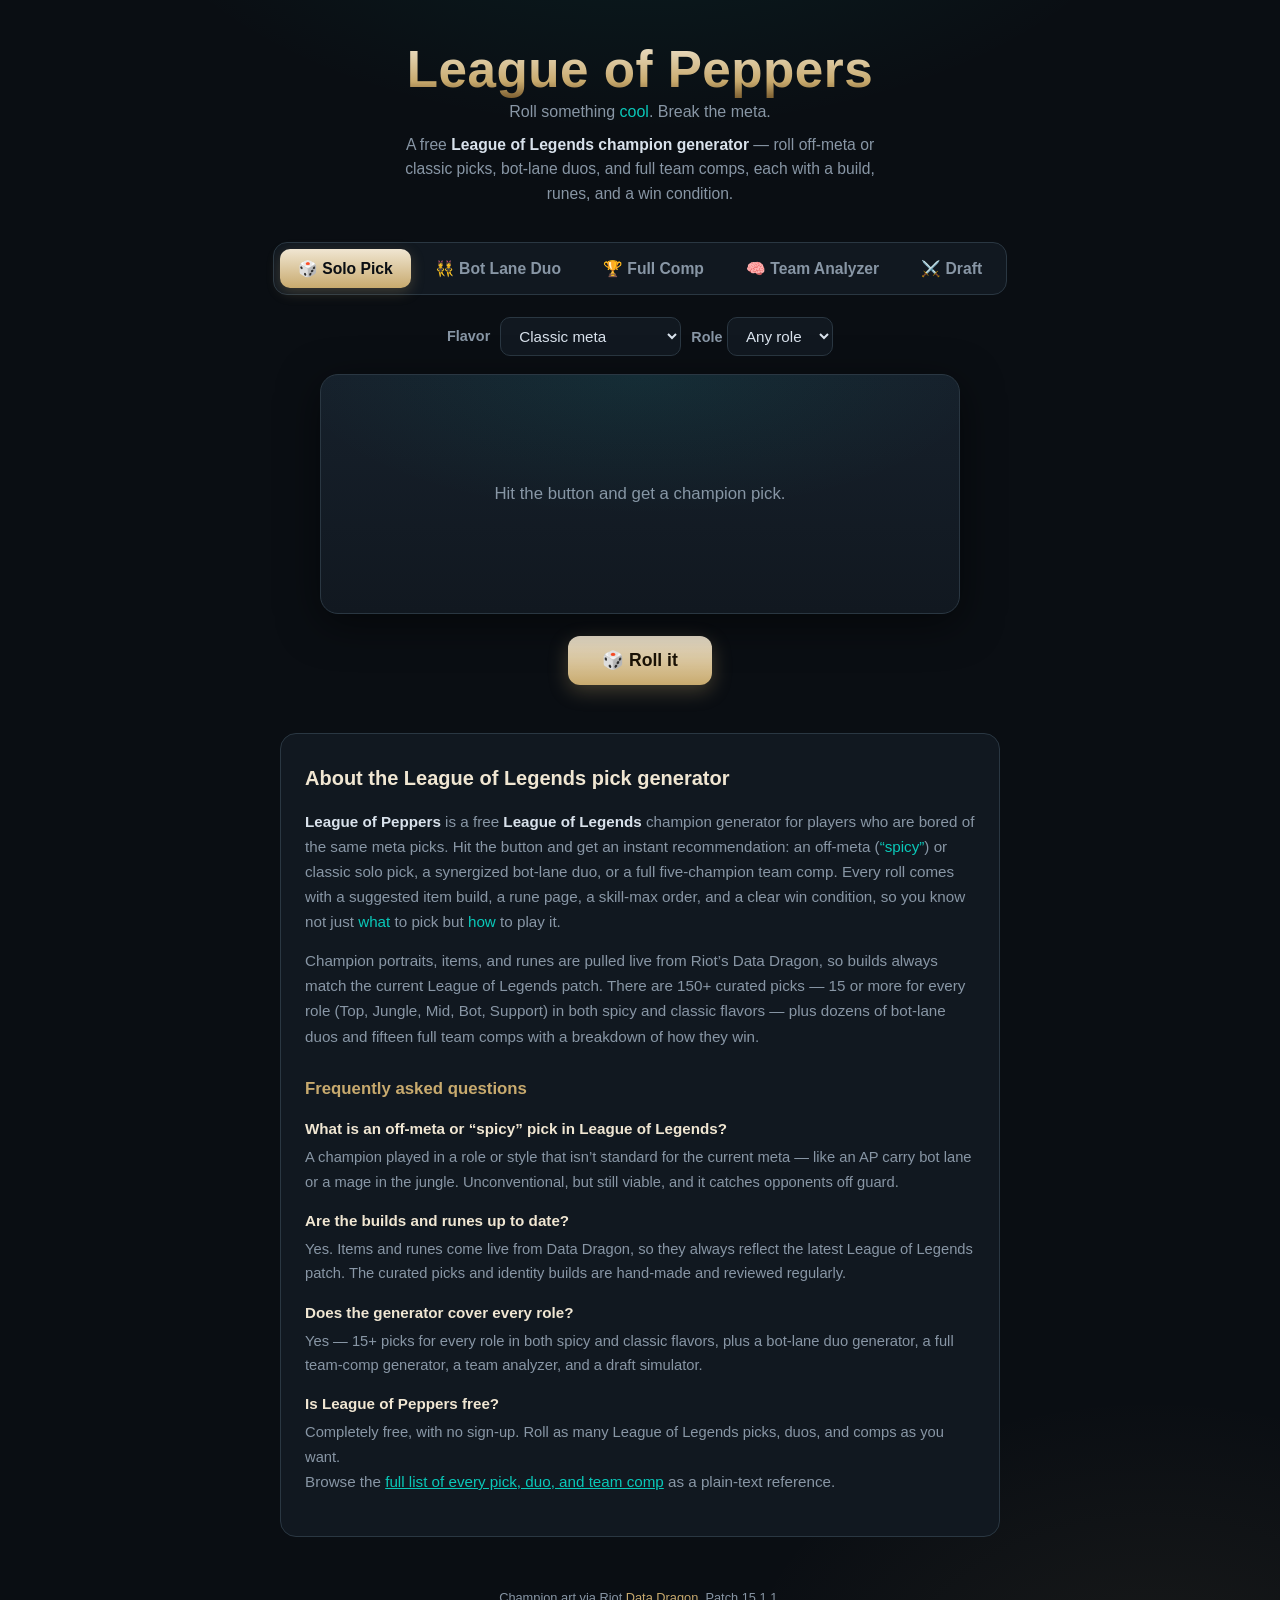
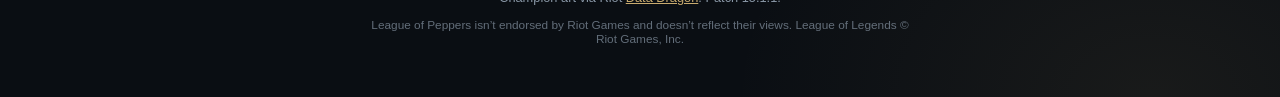
==== index.html @ e448bdf8 "Add League of Peppers site source, README, and .gitignore Move the full static site (index.html, app" ====
<!doctype html>
<html lang="en">
<head>
  <meta charset="utf-8" />
  <meta name="viewport" content="width=device-width, initial-scale=1" />

  <!-- Primary SEO -->
  <title>League of Peppers — Off-Meta LoL Pick, Duo &amp; Team Comp Generator</title>
  <meta name="description" content="A free League of Legends champion generator. Roll off-meta ('spicy') or classic-meta solo picks, bot-lane duos, and full 5-man team comps — each with a build, runes, and a win condition. 150+ picks across every role." />
  <meta name="keywords" content="league of legends, lol champion generator, off meta lol picks, random champion picker, lol bot lane duos, team comp generator, lol builds and runes, off meta champions, spicy picks lol" />
  <link rel="canonical" href="https://league-of-peppers.com/" />
  <meta name="robots" content="index, follow, max-image-preview:large" />
  <meta name="theme-color" content="#0a0e13" />
  <meta name="author" content="League of Peppers" />

  <!-- Open Graph (Facebook, Discord, etc.) -->
  <meta property="og:type" content="website" />
  <meta property="og:site_name" content="League of Peppers" />
  <meta property="og:title" content="League of Peppers — Off-Meta LoL Pick &amp; Team Comp Generator" />
  <meta property="og:description" content="Roll off-meta LoL picks, spicy bot-lane duos, and full team comps — with builds, runes, and a win condition. 150+ picks across every role." />
  <meta property="og:url" content="https://league-of-peppers.com/" />
  <meta property="og:image" content="https://league-of-peppers.com/og-image.png" />
  <meta property="og:image:width" content="1200" />
  <meta property="og:image:height" content="630" />
  <meta property="og:image:alt" content="League of Peppers — off-meta League of Legends pick generator" />

  <!-- Twitter / X card -->
  <meta name="twitter:card" content="summary_large_image" />
  <meta name="twitter:title" content="League of Peppers — Off-Meta LoL Pick &amp; Team Comp Generator" />
  <meta name="twitter:description" content="Roll off-meta LoL picks, spicy bot-lane duos, and full team comps — with builds, runes, and a win condition." />
  <meta name="twitter:image" content="https://league-of-peppers.com/og-image.png" />

  <link rel="preconnect" href="https://ddragon.leagueoflegends.com" />
  <link rel="icon" href="data:image/svg+xml,<svg xmlns=%22http://www.w3.org/2000/svg%22 viewBox=%220 0 100 100%22><text y=%22.9em%22 font-size=%2290%22>🌶️</text></svg>" />
  <link rel="stylesheet" href="styles.css" />

  <!-- Structured data: helps Google understand the app + show rich results -->
  <script type="application/ld+json">
  {
    "@context": "https://schema.org",
    "@graph": [
      {
        "@type": "WebApplication",
        "name": "League of Peppers",
        "alternateName": "League of Legends Pick Generator",
        "url": "https://league-of-peppers.com/",
        "applicationCategory": "GameApplication",
        "operatingSystem": "Any (web browser)",
        "browserRequirements": "Requires JavaScript",
        "description": "A free League of Legends champion generator for off-meta and classic picks, bot-lane duos, and full team comps, each with a build, runes, and a win condition.",
        "featureList": [
          "Off-meta and classic solo champion picks, 15+ per role",
          "Bot-lane duo generator with lane synergy",
          "Full 5-champion team comp generator with win conditions",
          "Team analyzer that scores a five-champion draft",
          "Draft simulator with pick and ban suggestions",
          "Live current-patch builds and runes from Riot Data Dragon"
        ],
        "isAccessibleForFree": true,
        "offers": { "@type": "Offer", "price": "0", "priceCurrency": "USD" }
      },
      {
        "@type": "HowTo",
        "name": "How to get an off-meta League of Legends pick",
        "description": "Roll a curated off-meta or classic League of Legends champion pick, duo, or team comp with a build, runes, and a win condition.",
        "totalTime": "PT10S",
        "step": [
          { "@type": "HowToStep", "position": 1, "name": "Choose a mode", "text": "Pick a tab: Solo Pick, Bot Lane Duo, Full Comp, Team Analyzer, or Draft." },
          { "@type": "HowToStep", "position": 2, "name": "Choose a flavor and role", "text": "For solo picks, choose the Spicy (off-meta) or Classic flavor and, optionally, a specific role." },
          { "@type": "HowToStep", "position": 3, "name": "Roll", "text": "Press Roll it to get a champion pick with a suggested item build, rune page, skill order, and win condition." },
          { "@type": "HowToStep", "position": 4, "name": "Lock and reroll or share", "text": "Lock champions you like and reroll the rest, or copy a shareable link to the exact roll." }
        ]
      },
      {
        "@type": "FAQPage",
        "mainEntity": [
          {
            "@type": "Question",
            "name": "What is League of Peppers?",
            "acceptedAnswer": { "@type": "Answer", "text": "League of Peppers is a free League of Legends champion generator. It rolls off-meta ('spicy') or classic-meta solo picks, bot-lane duos, and full 5-man team comps, each with a suggested build, runes, and a win condition." }
          },
          {
            "@type": "Question",
            "name": "What is an off-meta or 'spicy' pick?",
            "acceptedAnswer": { "@type": "Answer", "text": "An off-meta pick is a champion played in a role or style that isn't standard for the current meta — like an AP carry in the bot lane or a mage in the jungle. They're unconventional but still viable, and they catch opponents off guard." }
          },
          {
            "@type": "Question",
            "name": "Are the builds and runes up to date?",
            "acceptedAnswer": { "@type": "Answer", "text": "Yes. Champion art, items, and runes are pulled live from Riot's Data Dragon, so they always reflect the current patch. The curated picks, duos, comps, and identity builds are hand-made and reviewed regularly." }
          },
          {
            "@type": "Question",
            "name": "Does it cover every role?",
            "acceptedAnswer": { "@type": "Answer", "text": "Yes — there are 15 or more picks for every role (Top, Jungle, Mid, Bot, and Support) in both the spicy and classic flavors, plus dozens of bot-lane duos and fifteen full team comps." }
          }
        ]
      }
    ]
  }
  </script>
</head>
<body>
  <!-- Google tag (gtag.js) -->
  <script async src="https://www.googletagmanager.com/gtag/js?id=G-TQ4WPZDC75"></script>
  <script>
    window.dataLayer = window.dataLayer || [];
    function gtag(){dataLayer.push(arguments);}
    gtag('js', new Date());

    gtag('config', 'G-TQ4WPZDC75');
  </script>
  
  <header class="site-header">
    <h1 class="logo">League&nbsp;of&nbsp;Peppers</h1>
    <p class="tagline">Roll something <em>cool</em>. Break the meta.</p>
    <p class="intro">A free <strong>League of Legends champion generator</strong> — roll off-meta or classic picks, bot-lane duos, and full team comps, each with a build, runes, and a win condition.</p>
  </header>

  <noscript>
    <p style="max-width:46ch;margin:16px auto;text-align:center;color:#8896a5">
      League of Peppers is an interactive League of Legends pick generator. Please enable
      JavaScript to roll off-meta champion picks, bot-lane duos, and full team comps.
    </p>
  </noscript>

  <nav class="tabs" role="tablist" aria-label="Generator modes">
    <button class="tab is-active" data-mode="solo" role="tab" aria-selected="true">🎲 Solo Pick</button>
    <button class="tab" data-mode="duo" role="tab" aria-selected="false">👯 Bot Lane Duo</button>
    <button class="tab" data-mode="comp" role="tab" aria-selected="false">🏆 Full Comp</button>
    <button class="tab" data-mode="analyzer" role="tab" aria-selected="false">🧠 Team Analyzer</button>
    <button class="tab" data-mode="draft" role="tab" aria-selected="false">⚔️ Draft</button>
  </nav>

  <main>
    <!-- Solo filter -->
    <div class="controls" id="solo-controls">
      <div class="flavor-filter"> 
        <label for="solo-spice">Flavor</label>
        <select id="solo-spice">
          <option value="classic">Classic meta</option>
          <option value="spicy">🌶️ Spicy (off-meta)</option>
        </select>
      </div>
      <div class="role-filter">
        <label for="role-filter">Role</label>
        <select id="role-filter">
          <option value="Any">Any role</option>
          <option value="Top">Top</option>
          <option value="Jungle">Jungle</option>
          <option value="Mid">Mid</option>
          <option value="Bot">Bot</option>
          <option value="Support">Support</option>
        </select>
      </div>
    </div>

    <!-- Duo flavor -->
    <div class="controls" id="duo-controls" hidden>
      <label for="duo-spice">Flavor</label>
      <select id="duo-spice">
        <option value="classic">Classic synergy</option>
        <option value="spicy">🌶️ Spicy (off-meta)</option>
      </select>
    </div>

    <!-- Team Analyzer -->
    <div class="analyzer" id="analyzer" hidden>
      <p class="picker-hint">Tap a role, then pick a champion for it.</p>
      <div class="team-tray" id="team-tray"></div>
      <input type="text" id="champ-search" class="champ-search" placeholder="Search champions…" autocomplete="off" />
      <div class="champ-grid" id="champ-grid"></div>
      <button id="generate" class="btn-primary" disabled>🧠 Generate game plan</button>
    </div>

    <!-- Draft Simulator -->
    <div class="draft" id="draft" hidden>
      <div class="draft-status" id="draft-status"></div>
      <div class="draft-board">
        <div class="draft-team">
          <h3 class="team-h blue">🔵 Blue</h3>
          <div class="picks" id="blue-picks"></div>
        </div>
        <div class="draft-bans">
          <h4>Bans</h4>
          <div class="ban-list" id="ban-list"></div>
        </div>
        <div class="draft-team">
          <h3 class="team-h red">🔴 Red</h3>
          <div class="picks" id="red-picks"></div>
        </div>
      </div>
      <div class="draft-suggest" id="draft-suggest"></div>
      <input type="text" id="draft-search" class="champ-search" placeholder="Search champions…" autocomplete="off" />
      <div class="champ-grid" id="draft-grid"></div>
      <button id="draft-reset" class="btn-ghost">↺ Reset draft</button>
      <div class="saved-drafts" id="saved-drafts"></div>
    </div>

    <div id="result" class="result" aria-live="polite">
      <p class="hint">Hit the button and get a champion pick.</p>
    </div>

    <div class="actions">
      <button id="roll" class="btn-primary">🎲 Roll it</button>
      <button id="copy" class="btn-ghost" hidden>📋 Copy</button>
      <button id="share" class="btn-ghost" hidden>🔗 Share</button>
    </div>

    <div class="history" id="history" hidden>
      <span class="history-label">Recent rolls</span>
      <div class="history-row" id="history-row"></div>
    </div>
  </main>

  <section class="about" aria-labelledby="about-h">
    <h2 id="about-h">About the League of Legends pick generator</h2>
    <p>
      <strong>League of Peppers</strong> is a free <strong>League of Legends</strong> champion
      generator for players who are bored of the same meta picks. Hit the button and get an
      instant recommendation: an off-meta (<em>“spicy”</em>) or classic solo pick, a synergized
      bot-lane duo, or a full five-champion team comp. Every roll comes with a suggested item
      build, a rune page, a skill-max order, and a clear win condition, so you know not just
      <em>what</em> to pick but <em>how</em> to play it.
    </p>
    <p>
      Champion portraits, items, and runes are pulled live from Riot’s Data Dragon, so builds
      always match the current League of Legends patch. There are 150+ curated picks — 15 or
      more for every role (Top, Jungle, Mid, Bot, Support) in both spicy and classic flavors —
      plus dozens of bot-lane duos and fifteen full team comps with a breakdown of how they win.
    </p>

    <h3>Frequently asked questions</h3>
    <dl class="faq">
      <dt>What is an off-meta or “spicy” pick in League of Legends?</dt>
      <dd>A champion played in a role or style that isn’t standard for the current meta — like
        an AP carry bot lane or a mage in the jungle. Unconventional, but still viable, and it
        catches opponents off guard.</dd>
      <dt>Are the builds and runes up to date?</dt>
      <dd>Yes. Items and runes come live from Data Dragon, so they always reflect the latest
        League of Legends patch. The curated picks and identity builds are hand-made and
        reviewed regularly.</dd>
      <dt>Does the generator cover every role?</dt>
      <dd>Yes — 15+ picks for every role in both spicy and classic flavors, plus a bot-lane duo
        generator, a full team-comp generator, a team analyzer, and a draft simulator.</dd>
      <dt>Is League of Peppers free?</dt>
      <dd>Completely free, with no sign-up. Roll as many League of Legends picks, duos, and comps
        as you want.</dd>
    </dl>
    <p class="about-more">Browse the <a href="/picks.html">full list of every pick, duo, and team comp</a>
      as a plain-text reference.</p>
  </section>

  <footer class="site-footer">
    <p>Champion art via Riot <a href="https://developer.riotgames.com/docs/lol" target="_blank" rel="noopener">Data Dragon</a>. Patch <span id="patch">…</span>.</p>
    <p class="disclaimer">League of Peppers isn’t endorsed by Riot Games and doesn’t reflect their views. League of Legends © Riot Games, Inc.</p>
  </footer>

  <script src="data.js"></script>
  <script src="app.js"></script>
</body>
</html>
---- styles.css ----
:root {
  --bg: #0a0e13;
  --bg-panel: #111820;
  --bg-card: #16202b;
  --gold: #c8aa6e;
  --gold-bright: #f0e6d2;
  --blue: #0ac8b9;
  --blue-deep: #0397ab;
  --text: #d9e2ec;
  --text-dim: #8896a5;
  --border: #2a3742;
  --shadow: 0 10px 40px rgba(0,0,0,.5);
}

* { box-sizing: border-box; }
a{
  color:var(--blue);
}
body {
  margin: 0;
  min-height: 100vh;
  font-family: -apple-system, BlinkMacSystemFont, "Segoe UI", Roboto, Helvetica, Arial, sans-serif;
  color: var(--text);
  background:
    radial-gradient(900px 500px at 50% -10%, rgba(10,200,185,.10), transparent 60%),
    radial-gradient(700px 500px at 90% 100%, rgba(200,170,110,.08), transparent 60%),
    var(--bg);
  display: flex;
  flex-direction: column;
  align-items: center;
  padding: 0 16px 40px;
}

/* Header */
.site-header { text-align: center; margin: 40px 0 8px; }
.logo {
  margin: 0;
  font-size: clamp(2rem, 6vw, 3.2rem);
  font-weight: 800;
  letter-spacing: .5px;
  background: linear-gradient(180deg, var(--gold-bright), var(--gold) 70%, #7a5c2e);
  -webkit-background-clip: text;
  background-clip: text;
  -webkit-text-fill-color: transparent;
}
.tagline { margin: 4px 0 0; color: var(--text-dim); font-size: 1rem; }
.tagline em { color: var(--blue); font-style: normal; }

/* Tabs */
.tabs {
  display: flex;
  gap: 6px;
  margin: 28px 0 22px;
  background: var(--bg-panel);
  padding: 6px;
  border-radius: 14px;
  border: 1px solid var(--border);
  flex-wrap: wrap;
  justify-content: center;
}
.tab {
  border: 0;
  background: transparent;
  color: var(--text-dim);
  font-size: .98rem;
  font-weight: 600;
  padding: 10px 18px;
  border-radius: 10px;
  cursor: pointer;
  transition: all .15s ease;
}
.tab:hover { color: var(--text); }
.tab.is-active {
  color: var(--bg);
  background: linear-gradient(180deg, var(--gold-bright), var(--gold));
  box-shadow: 0 4px 14px rgba(200,170,110,.25);
}

main { width: 100%; max-width: 640px; display: flex; flex-direction: column; align-items: center; }

/* Controls */
.controls { margin-bottom: 18px; display: flex; align-items: center; gap: 10px; flex-wrap: wrap; }
.controls .flavor-filter{
  display: flex; align-items: center; gap: 10px;
}
.controls label { color: var(--text-dim); font-size: .9rem; font-weight: 600; }
.controls select {
  background: var(--bg-panel);
  color: var(--text);
  border: 1px solid var(--border);
  border-radius: 10px;
  padding: 9px 14px;
  font-size: .95rem;
  cursor: pointer;
}
.controls[hidden] { display: none; }

/* Result card */
.result {
  width: 100%;
  min-height: 240px;
  background: linear-gradient(180deg, var(--bg-card), var(--bg-panel));
  border: 1px solid var(--border);
  border-radius: 18px;
  box-shadow: var(--shadow);
  padding: 28px 24px;
  display: flex;
  flex-direction: column;
  align-items: center;
  justify-content: center;
  text-align: center;
  position: relative;
  overflow: hidden;
}
.result::before {
  content: "";
  position: absolute; inset: 0;
  background: radial-gradient(500px 200px at 50% 0%, rgba(10,200,185,.08), transparent 70%);
  pointer-events: none;
}
.result[hidden] { display: none; }
.hint { color: var(--text-dim); font-size: 1.05rem; margin: 0; }

/* Champion portraits */
.champ { display: flex; flex-direction: column; align-items: center; gap: 8px; }
.portrait {
  width: 104px; height: 104px;
  border-radius: 16px;
  border: 2px solid var(--gold);
  background: var(--bg);
  object-fit: cover;
  box-shadow: 0 6px 20px rgba(0,0,0,.45);
}
.portrait.sm { width: 66px; height: 66px; border-radius: 12px; border-width: 2px; }
.champ-name { font-weight: 700; font-size: 1.02rem; color: var(--gold-bright); }
.role-label { font-size: .72rem; color: var(--text-dim); text-transform: uppercase; letter-spacing: .08em; }

.badge {
  display: inline-block;
  background: rgba(10,200,185,.12);
  color: var(--blue);
  border: 1px solid rgba(10,200,185,.4);
  padding: 4px 12px;
  border-radius: 999px;
  font-size: .78rem;
  font-weight: 700;
  text-transform: uppercase;
  letter-spacing: .06em;
  margin-bottom: 14px;
}
.why { margin: 16px 0 0; color: var(--text); font-size: 1.05rem; line-height: 1.5; max-width: 46ch; }

/* Duo layout */
.duo-row { display: flex; align-items: center; justify-content: center; gap: 18px; }
.duo-x { color: var(--gold); font-size: 1.6rem; font-weight: 800; }

.champ-name.sm { font-size: .82rem; }

/* Build path (solo picks) */
.build {
  margin-top: 20px;
  width: 100%;
  border-top: 1px solid var(--border);
  padding-top: 16px;
}
.build-head {
  color: var(--text-dim);
  font-size: .74rem;
  text-transform: uppercase;
  letter-spacing: .09em;
  font-weight: 700;
  margin-bottom: 10px;
  display: flex; align-items: center; justify-content: center; gap: 10px;
}
.build-head .skill {
  color: var(--blue);
  border: 1px solid rgba(10,200,185,.35);
  border-radius: 6px;
  padding: 2px 8px;
  letter-spacing: .04em;
}
.build-row { display: flex; align-items: flex-start; justify-content: center; flex-wrap: wrap; gap: 10px 8px; }
.item {
  width: 44px; height: 44px;
  border-radius: 8px;
  border: 1px solid var(--border);
  background: var(--bg);
  object-fit: cover;
}
.item--missing {
  width: 44px; height: 44px;
  padding: 4px;
  font-size: .6rem;
  color: var(--text-dim);
  border-style: dashed;
  display: inline-flex; align-items: center; justify-content: center; text-align: center;
}
/* icon + "main use" caption */
.item-cell { display: flex; flex-direction: column; align-items: center; width: 74px; }
.item-use {
  margin-top: 5px;
  font-size: .64rem;
  line-height: 1.25;
  color: var(--text-dim);
  text-align: center;
}

.build-champ { color: var(--gold-bright); }

/* Duo: two builds stacked */
.duo-builds { width: 100%; display: flex; flex-direction: column; gap: 4px; }
.duo-builds .build { margin-top: 14px; padding-top: 12px; }
.duo-builds .build:first-child { border-top: 1px solid var(--border); }

/* Comp: compact per-champ build rows */
.cbuild { margin-top: 10px; display: flex; flex-direction: column; gap: 14px; }
.cbuild-row { display: flex; align-items: flex-start; gap: 12px; flex-wrap: wrap; }
.cbuild-champ { min-width: 92px; display: flex; flex-direction: column; line-height: 1.2; padding-top: 4px; }
.cbuild-champ .nm { color: var(--gold-bright); font-weight: 700; font-size: .86rem; }
.cbuild-champ .rl { color: var(--text-dim); font-size: .66rem; text-transform: uppercase; letter-spacing: .07em; }
.cbuild-skill { margin-top: 3px; font-size: .58rem; color: var(--blue); border: 1px solid rgba(10,200,185,.3); border-radius: 5px; padding: 1px 5px; white-space: nowrap; align-self: flex-start; }
.cbuild-items { display: flex; align-items: flex-start; gap: 8px 6px; flex-wrap: wrap; }
.cbuild-items .item-cell { width: 62px; }
.cbuild-items .item { width: 34px; height: 34px; border-radius: 6px; }
.cbuild-items .item--missing { width: 34px; height: 34px; font-size: .52rem; }
.cbuild-items .item-use { font-size: .58rem; margin-top: 3px; }

/* Comp layout */
.comp-card { gap: 2px; }
.comp-title { font-size: 1.5rem; font-weight: 800; color: var(--gold-bright); margin: 0 0 10px; }
.comp-row { display: flex; gap: 14px; justify-content: center; flex-wrap: wrap; margin: 14px 0 6px; }
.comp-overview { color: var(--text); font-size: 1rem; line-height: 1.55; max-width: 52ch; margin: 10px 0 4px; }
.comp-section {
  width: 100%;
  max-width: 52ch;
  text-align: left;
  margin-top: 16px;
  padding: 12px 16px;
  background: rgba(255,255,255,.02);
  border: 1px solid var(--border);
  border-radius: 12px;
}
.comp-section p { margin: 6px 0 0; color: var(--text); line-height: 1.5; }
.comp-section .label { color: var(--text-dim); font-weight: 700; font-size: .78rem; text-transform: uppercase; letter-spacing: .07em; }
.comp-section .label--win { color: var(--gold); }
.comp-section .label--warn { color: #e8846b; }
.play-list { margin: 8px 0 0; padding-left: 20px; color: var(--text); line-height: 1.6; }
.play-list li { margin-bottom: 3px; }

/* Team Analyzer picker */
.analyzer { width: 100%; display: flex; flex-direction: column; align-items: center; gap: 14px; margin-bottom: 20px; }
.analyzer[hidden] { display: none; }
.picker-hint { color: var(--text-dim); font-size: .82rem; margin: 0; text-align: center; }
.team-tray {
  width: 100%;
  display: flex; align-items: flex-start; justify-content: center; flex-wrap: wrap; gap: 14px;
  background: var(--bg-panel); border: 1px solid var(--border); border-radius: 14px; padding: 14px 10px;
}
.role-slot {
  border: 0; background: none; cursor: pointer; padding: 0;
  display: flex; flex-direction: column; align-items: center; gap: 5px;
}
.slot-role { font-size: .62rem; color: var(--text-dim); text-transform: uppercase; letter-spacing: .08em; }
.role-slot.is-active .slot-role { color: var(--gold-bright); }
.slot-body {
  width: 56px; height: 56px; border-radius: 12px; position: relative; overflow: hidden;
  border: 2px dashed var(--border); background: var(--bg);
  display: flex; align-items: center; justify-content: center;
  transition: border-color .12s, box-shadow .12s;
}
.role-slot.is-active .slot-body { border-color: var(--gold); box-shadow: 0 0 0 3px rgba(200,170,110,.15); }
.role-slot.filled .slot-body { border-style: solid; border-color: var(--gold); }
.slot-body img { width: 100%; height: 100%; object-fit: cover; }
.slot-plus { color: var(--text-dim); font-size: 1.5rem; line-height: 1; }
.slot-x {
  position: absolute; inset: 0; display: flex; align-items: center; justify-content: center;
  background: rgba(10,14,19,.62); color: #fff; font-weight: 700; opacity: 0; transition: opacity .12s;
}
.role-slot.filled:hover .slot-x { opacity: 1; }
.champ-search {
  width: 100%; max-width: 340px;
  background: var(--bg-panel); color: var(--text);
  border: 1px solid var(--border); border-radius: 10px; padding: 10px 14px; font-size: .95rem;
}
.champ-search::placeholder { color: var(--text-dim); }
.champ-grid {
  width: 100%; max-height: 300px; overflow-y: auto;
  display: grid; grid-template-columns: repeat(auto-fill, minmax(62px, 1fr)); gap: 8px;
  padding: 12px; background: var(--bg-panel); border: 1px solid var(--border); border-radius: 14px;
}
.champ-pick {
  border: 2px solid transparent; background: none; padding: 2px; cursor: pointer;
  display: flex; flex-direction: column; align-items: center; gap: 3px; border-radius: 10px;
}
.champ-pick img { width: 46px; height: 46px; border-radius: 8px; object-fit: cover; }
.champ-pick span {
  font-size: .58rem; color: var(--text-dim); max-width: 56px; overflow: hidden;
  text-overflow: ellipsis; white-space: nowrap;
}
.champ-pick:hover { background: rgba(255,255,255,.04); }
.champ-pick.is-selected { border-color: var(--gold); background: rgba(200,170,110,.12); }
.champ-pick.is-selected span { color: var(--gold-bright); }

/* Draft simulator */
.draft { width: 100%; display: flex; flex-direction: column; align-items: center; gap: 16px; margin-bottom: 20px; }
.draft[hidden] { display: none; }
.draft-status { font-size: 1.1rem; color: var(--text); }
.draft-status .turn { font-weight: 800; }
.draft-status .turn.blue { color: #4ea3ff; }
.draft-status .turn.red { color: #ff6b6b; }
.draft-status .done { color: var(--gold-bright); font-weight: 800; }
.draft-board {
  width: 100%; display: grid; grid-template-columns: 1fr auto 1fr; gap: 14px; align-items: start;
}
.draft-team { display: flex; flex-direction: column; gap: 8px; }
.team-h { margin: 0; font-size: 1rem; }
.team-h.blue { color: #4ea3ff; }
.team-h.red { color: #ff6b6b; text-align: right; }
.picks { display: flex; flex-direction: column; gap: 6px; }
.pk {
  display: flex; align-items: center; gap: 8px; height: 44px; padding: 4px 8px;
  background: var(--bg-panel); border: 1px solid var(--border); border-radius: 10px;
}
.pk.active { border-color: var(--gold); box-shadow: 0 0 0 2px rgba(200,170,110,.2); }
.pk img { width: 34px; height: 34px; border-radius: 7px; }
.pk span { font-size: .82rem; color: var(--gold-bright); }
.pk-empty { color: var(--text-dim); font-weight: 700; }
.draft-team:last-child .pk { flex-direction: row-reverse; text-align: right; }
.draft-bans { display: flex; flex-direction: column; align-items: center; gap: 6px; }
.draft-bans h4 { margin: 0; font-size: .72rem; color: var(--text-dim); text-transform: uppercase; letter-spacing: .07em; }
.ban-list { display: grid; grid-template-columns: repeat(2, 1fr); gap: 5px; }
.ban {
  width: 30px; height: 30px; border-radius: 6px; border: 1px dashed var(--border); background: var(--bg);
  overflow: hidden; position: relative;
}
.ban.active { border-style: solid; border-color: var(--gold); }
.ban.filled { border-style: solid; }
.ban img { width: 100%; height: 100%; object-fit: cover; filter: grayscale(1) brightness(.55); }
.ban.filled::after {
  content: "✕"; position: absolute; inset: 0; display: flex; align-items: center; justify-content: center;
  color: #ff6b6b; font-weight: 800; font-size: .9rem;
}
/* Suggestions */
.draft-suggest { width: 100%; }
.suggest-head { font-size: .8rem; color: var(--blue); font-weight: 700; text-transform: uppercase; letter-spacing: .06em; margin-bottom: 8px; text-align: center; }
.suggest-row { display: flex; gap: 8px; overflow-x: auto; padding-bottom: 6px; justify-content: flex-start; }
.suggest-card {
  flex: 0 0 auto; width: 96px; cursor: pointer;
  background: var(--bg-panel); border: 1px solid var(--border); border-radius: 12px; padding: 8px 6px;
  display: flex; flex-direction: column; align-items: center; gap: 4px; transition: border-color .12s;
}
.suggest-card:hover { border-color: var(--gold); }
.suggest-card img { width: 46px; height: 46px; border-radius: 9px; }
.sc-name { font-size: .74rem; color: var(--gold-bright); font-weight: 700; }
.sc-reason { font-size: .6rem; color: var(--text-dim); line-height: 1.2; text-align: center; }
.champ-pick.taken { opacity: .25; pointer-events: none; filter: grayscale(1); }
.champ-grid[hidden], .champ-search[hidden] { display: none; }
.champ-pick[hidden] { display: none; } /* beats .champ-pick{display:flex} so search can hide */

/* Draft result */
.draft-result { width: 100%; display: flex; flex-direction: column; align-items: center; gap: 16px; }
.verdict {
  width: 100%; text-align: center; padding: 16px; border-radius: 14px;
  background: var(--bg-card); border: 1px solid var(--border); font-size: 1.15rem;
}
.verdict.blue { border-color: rgba(78,163,255,.5); box-shadow: 0 0 0 1px rgba(78,163,255,.15); }
.verdict.red { border-color: rgba(255,107,107,.5); box-shadow: 0 0 0 1px rgba(255,107,107,.15); }
.verdict b { color: var(--gold-bright); }
.v-score { display: inline-block; margin-left: 8px; color: var(--text-dim); font-weight: 700; }
.v-reason { margin-top: 6px; font-size: .92rem; color: var(--text-dim); }
.eval-cards { width: 100%; display: grid; grid-template-columns: 1fr 1fr; gap: 12px; }
.eval-card { background: var(--bg-panel); border: 1px solid var(--border); border-radius: 12px; padding: 14px; text-align: left; }
.eval-card.blue { border-top: 3px solid #4ea3ff; }
.eval-card.red { border-top: 3px solid #ff6b6b; }
.ec-head { display: flex; justify-content: space-between; align-items: baseline; margin-bottom: 6px; }
.ec-side { font-weight: 800; }
.ec-score { font-size: 1.3rem; font-weight: 800; color: var(--gold-bright); }
.ec-score i { font-size: .7rem; color: var(--text-dim); font-style: normal; }
.ec-arch { font-weight: 700; color: var(--gold); font-size: .92rem; margin-bottom: 4px; }
.ec-diag { font-size: .72rem; color: var(--text-dim); margin-bottom: 10px; }
.ec-sec { font-size: .8rem; color: var(--text); margin-top: 8px; line-height: 1.4; }
.ec-sec b { color: var(--blue); }
.ec-sec ul { margin: 4px 0 0; padding-left: 18px; }
.ec-tags { font-size: .74rem; margin-top: 8px; line-height: 1.35; }
.ec-tags.good { color: #7fd7a0; }
.ec-tags.bad { color: #e8846b; }
.result-actions { display: flex; gap: 10px; }
.result-builds { width: 100%; display: flex; flex-direction: column; gap: 6px; }
.result-builds .cbuild-champ { min-width: 104px; }

/* Saved drafts */
.saved-drafts { width: 100%; margin-top: 8px; display: flex; flex-direction: column; gap: 6px; }
.saved-head { font-size: .78rem; color: var(--text-dim); text-transform: uppercase; letter-spacing: .07em; font-weight: 700; margin-bottom: 2px; }
.saved-row {
  display: flex; align-items: center; gap: 10px; flex-wrap: wrap;
  background: var(--bg-panel); border: 1px solid var(--border); border-radius: 10px; padding: 6px 10px;
}
.sv-win { font-weight: 700; font-size: .8rem; min-width: 92px; }
.sv-win.blue { color: #4ea3ff; }
.sv-win.red { color: #ff6b6b; }
.sv-teams { display: flex; align-items: center; gap: 3px; flex: 1; flex-wrap: wrap; }
.sv-teams img { width: 26px; height: 26px; border-radius: 5px; }
.sv-vs { color: var(--text-dim); font-size: .72rem; margin: 0 4px; }
.sv-load, .sv-del {
  border: 1px solid var(--border); background: var(--bg); color: var(--text);
  border-radius: 8px; padding: 5px 10px; font-size: .76rem; cursor: pointer;
}
.sv-load:hover { border-color: var(--gold); }
.sv-del:hover { border-color: #e8846b; color: #e8846b; }

/* Team check diagnostics row */
.team-check {
  display: flex; flex-wrap: wrap; justify-content: center; gap: 10px; margin: 14px 0 4px; width: 100%;
}
.team-check .tc {
  display: flex; flex-direction: column; align-items: center;
  background: rgba(255,255,255,.03); border: 1px solid var(--border); border-radius: 10px;
  padding: 8px 14px; min-width: 78px;
}
.team-check .tc b { color: var(--gold-bright); font-size: .96rem; }
.team-check .tc i { color: var(--text-dim); font-size: .68rem; font-style: normal; text-transform: uppercase; letter-spacing: .06em; margin-top: 2px; }

/* Actions */
.actions { display: flex; gap: 12px; margin-top: 22px; }
.actions[hidden] { display: none; }
.btn-primary {
  border: 0;
  background: linear-gradient(180deg, var(--gold-bright), var(--gold));
  color: #1a1206;
  font-size: 1.1rem;
  font-weight: 800;
  padding: 14px 34px;
  border-radius: 12px;
  cursor: pointer;
  box-shadow: 0 6px 20px rgba(200,170,110,.3);
  transition: transform .1s ease, box-shadow .15s ease;
}
.btn-primary:hover { transform: translateY(-2px); box-shadow: 0 10px 26px rgba(200,170,110,.4); }
.btn-primary:active { transform: translateY(0); }
.btn-ghost {
  border: 1px solid var(--border);
  background: var(--bg-panel);
  color: var(--text);
  font-size: 1rem;
  font-weight: 600;
  padding: 14px 20px;
  border-radius: 12px;
  cursor: pointer;
  transition: border-color .15s ease;
}
.btn-ghost:hover { border-color: var(--gold); }

/* Roll animation */
@keyframes pop { 0% { opacity: 0; transform: scale(.9) translateY(10px); } 100% { opacity: 1; transform: none; } }
.result > .card { animation: pop .28s ease; width: 100%; display: flex; flex-direction: column; align-items: center; }

/* Footer */
.site-footer { margin-top: 40px; text-align: center; color: var(--text-dim); font-size: .8rem; max-width: 540px; }
.site-footer a { color: var(--gold); }
.disclaimer { opacity: .7; margin-top: 6px; font-size: .74rem; }

/* Rune chip (keystone + secondary tree) */
.rune {
  display: inline-flex; align-items: center; gap: 6px;
  color: var(--gold);
  border: 1px solid rgba(200,170,110,.35);
  border-radius: 6px;
  padding: 2px 8px;
  letter-spacing: .04em;
  white-space: nowrap;
}
.rune-ic { width: 18px; height: 18px; border-radius: 50%; background: var(--bg); }
.rune-sec { color: var(--text-dim); font-weight: 600; }
.cbuild-champ .rune {
  margin-top: 3px; align-self: flex-start;
  font-size: .58rem; padding: 1px 5px; gap: 4px;
}
.cbuild-champ .rune-ic { width: 13px; height: 13px; }

/* Lock & reroll */
.lockable { position: relative; cursor: pointer; border-radius: 12px; padding: 4px 6px; }
.lockable:hover { background: rgba(200,170,110,.07); }
.lockable:hover .portrait { border-color: var(--gold-bright); }
.lockable .lock-pip {
  display: none;
  position: absolute; top: -4px; right: -2px;
  font-size: .95rem;
  filter: drop-shadow(0 2px 4px rgba(0,0,0,.6));
}
.lockable.is-locked .lock-pip { display: block; }
.lockable.is-locked .portrait {
  border-color: var(--blue);
  box-shadow: 0 0 0 2px rgba(10,200,185,.35), 0 6px 20px rgba(0,0,0,.45);
}
.lock-hint {
  margin: 14px 0 0;
  font-size: .74rem;
  color: var(--text-dim);
}
.lock-hint.is-on { color: var(--blue); }

/* Recent rolls strip */
.history {
  margin-top: 18px;
  width: 100%; max-width: 720px;
  display: flex; flex-direction: column; align-items: center; gap: 8px;
}
.history[hidden] { display: none; }
.history-label {
  color: var(--text-dim);
  font-size: .68rem; font-weight: 700;
  text-transform: uppercase; letter-spacing: .09em;
}
.history-row { display: flex; gap: 8px; flex-wrap: wrap; justify-content: center; }
.hist-card {
  display: inline-flex; align-items: center; gap: 7px;
  background: var(--bg-panel);
  border: 1px solid var(--border);
  border-radius: 10px;
  padding: 5px 10px 5px 6px;
  color: var(--text);
  font: inherit; font-size: .76rem;
  cursor: pointer;
  transition: border-color .15s;
}
.hist-card:hover { border-color: var(--gold); }
.hist-card.is-current { border-color: var(--blue); }
.hist-card .portrait.sm { width: 26px; height: 26px; border-radius: 7px; border-width: 1px; box-shadow: none; }
.hist-emoji { font-size: 1.05rem; line-height: 1; }
.hist-name { color: var(--text-dim); max-width: 150px; overflow: hidden; text-overflow: ellipsis; white-space: nowrap; }

/* Rich hover tooltip (item + rune descriptions from Data Dragon) */
.tooltip {
  position: fixed;
  z-index: 1000;
  max-width: 320px;
  pointer-events: none;
  opacity: 0;
  transform: translateY(4px);
  transition: opacity .12s ease, transform .12s ease;
  background: linear-gradient(180deg, #1a2530, #131c25);
  border: 1px solid var(--gold);
  border-radius: 12px;
  box-shadow: 0 12px 40px rgba(0,0,0,.6);
  padding: 12px 14px;
  color: var(--text);
  font-size: .82rem;
  line-height: 1.5;
}
.tooltip.is-on { opacity: 1; transform: translateY(0); }
.tt-title {
  color: var(--gold-bright);
  font-weight: 800;
  font-size: .95rem;
  margin-bottom: 6px;
  letter-spacing: .01em;
}
.tt-sub { color: var(--text-dim); font-size: .72rem; margin-bottom: 6px; }
.tt-body { color: var(--text); }
.tt-stats { display: inline-block; margin-bottom: 4px; }
.tt-head { display: inline-block; color: var(--blue); font-weight: 700; margin-top: 4px; }
.tt-num { color: var(--gold); font-weight: 700; }
.tt-kw { color: var(--gold-bright); font-weight: 600; }
.tt-rules { color: var(--text-dim); font-size: .76rem; }
.tt-flavorText { color: var(--text-dim); font-style: italic; }
.tooltip b { color: var(--gold-bright); }

/* Signal that item icons + rune chips are hoverable */
.item, .rune { cursor: help; }

@media (hover: none) {
  /* On touch, tapping shows the tooltip; keep it readable and centered-ish */
  .tooltip { max-width: min(88vw, 340px); }
}

/* Intro line + crawlable About/FAQ content (SEO) */
.intro {
  max-width: 54ch;
  margin: 12px auto 0;
  color: var(--text-dim);
  font-size: .98rem;
  line-height: 1.55;
}
.intro strong { color: var(--text); font-weight: 700; }

.about {
  width: 100%;
  max-width: 720px;
  margin: 48px auto 0;
  padding: 28px 24px;
  background: var(--bg-panel);
  border: 1px solid var(--border);
  border-radius: 16px;
  color: var(--text-dim);
  line-height: 1.65;
}
.about h2 {
  margin: 0 0 14px;
  font-size: 1.25rem;
  color: var(--gold-bright);
  font-weight: 800;
}
.about h3 {
  margin: 26px 0 12px;
  font-size: 1.05rem;
  color: var(--gold);
}
.about p { margin: 0 0 14px; font-size: .95rem; }
.about strong { color: var(--text); }
.about em { color: var(--blue); font-style: normal; }
.faq { margin: 0; }
.faq dt { color: var(--gold-bright); font-weight: 700; margin-top: 14px; font-size: .95rem; }
.faq dd { margin: 4px 0 0; font-size: .92rem; }

/* Static /picks.html reference page (long-form, crawlable) */
.picks-doc {
  max-width: 760px;
  margin: 0 auto;
  padding: 0 4px 40px;
  line-height: 1.65;
  color: var(--text);
}
.picks-doc h2 {
  margin: 40px 0 8px;
  padding-bottom: 8px;
  border-bottom: 1px solid var(--border);
  color: var(--gold-bright);
  font-size: 1.5rem;
}
.picks-doc h3 { margin: 28px 0 6px; color: var(--gold); font-size: 1.15rem; }
.picks-doc h4 { margin: 18px 0 4px; color: var(--blue); font-size: .95rem; text-transform: uppercase; letter-spacing: .06em; }
.picks-doc ul { margin: 8px 0 8px 4px; padding-left: 20px; }
.picks-doc li { margin: 0 0 12px; }
.picks-doc li strong { color: var(--gold-bright); }
.picks-doc em { color: var(--text-dim); font-style: normal; text-transform: uppercase; font-size: .72rem; letter-spacing: .05em; }
.pick-comp {
  margin: 16px 0;
  padding: 14px 16px;
  background: var(--bg-panel);
  border: 1px solid var(--border);
  border-radius: 12px;
}
.pick-comp h4 { color: var(--gold-bright); text-transform: none; letter-spacing: 0; font-size: 1.05rem; margin-top: 0; }
.pick-comp p { margin: 4px 0; font-size: .92rem; }
.pick-comp strong { color: var(--text); }
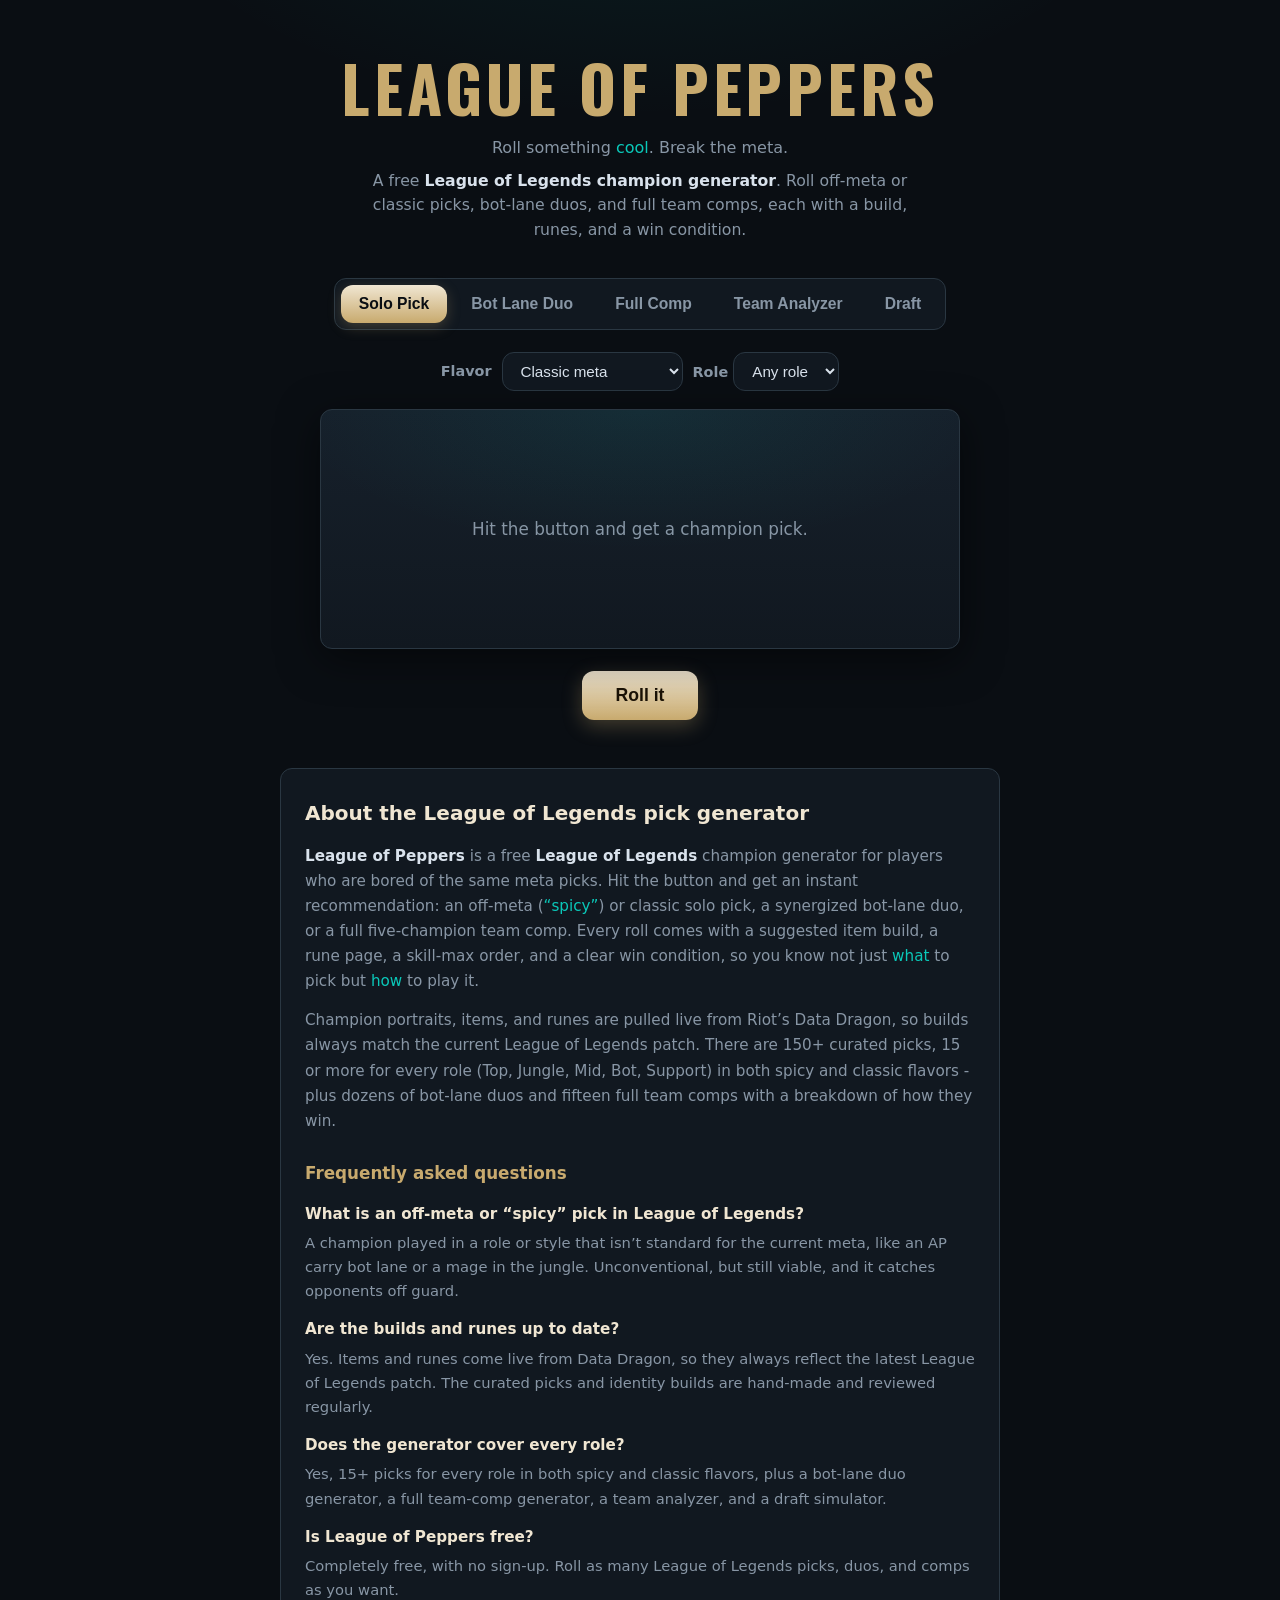
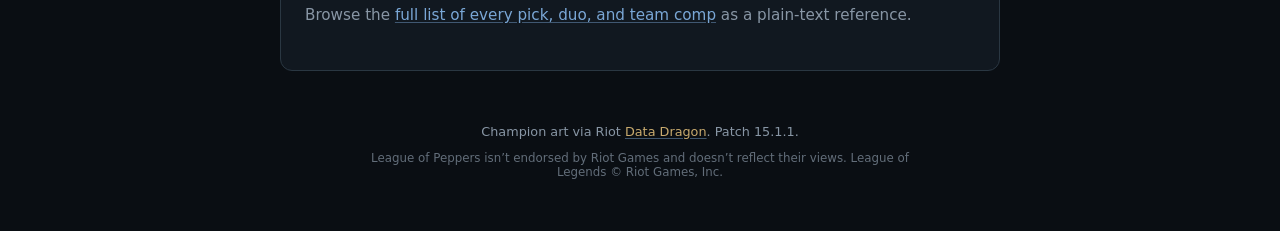
==== commit f84a75fc: "Fix main structure and font family" ====
--- a/index.html
+++ b/index.html
@@ -5,8 +5,8 @@
   <meta name="viewport" content="width=device-width, initial-scale=1" />
 
   <!-- Primary SEO -->
-  <title>League of Peppers — Off-Meta LoL Pick, Duo &amp; Team Comp Generator</title>
-  <meta name="description" content="A free League of Legends champion generator. Roll off-meta ('spicy') or classic-meta solo picks, bot-lane duos, and full 5-man team comps — each with a build, runes, and a win condition. 150+ picks across every role." />
+  <title>League of Peppers: Off-Meta LoL Pick, Duo &amp; Team Comp Generator</title>
+  <meta name="description" content="A free League of Legends champion generator. Roll off-meta ('spicy') or classic-meta solo picks, bot-lane duos, and full 5-man team comps, each with a build, runes, and a win condition. 150+ picks across every role." />
   <meta name="keywords" content="league of legends, lol champion generator, off meta lol picks, random champion picker, lol bot lane duos, team comp generator, lol builds and runes, off meta champions, spicy picks lol" />
   <link rel="canonical" href="https://league-of-peppers.com/" />
   <meta name="robots" content="index, follow, max-image-preview:large" />
@@ -16,18 +16,18 @@
   <!-- Open Graph (Facebook, Discord, etc.) -->
   <meta property="og:type" content="website" />
   <meta property="og:site_name" content="League of Peppers" />
-  <meta property="og:title" content="League of Peppers — Off-Meta LoL Pick &amp; Team Comp Generator" />
-  <meta property="og:description" content="Roll off-meta LoL picks, spicy bot-lane duos, and full team comps — with builds, runes, and a win condition. 150+ picks across every role." />
+  <meta property="og:title" content="League of Peppers: Off-Meta LoL Pick &amp; Team Comp Generator" />
+  <meta property="og:description" content="Roll off-meta LoL picks, spicy bot-lane duos, and full team comps. Every pick comes with builds, runes, and a win condition. 150+ picks across every role." />
   <meta property="og:url" content="https://league-of-peppers.com/" />
   <meta property="og:image" content="https://league-of-peppers.com/og-image.png" />
   <meta property="og:image:width" content="1200" />
   <meta property="og:image:height" content="630" />
-  <meta property="og:image:alt" content="League of Peppers — off-meta League of Legends pick generator" />
+  <meta property="og:image:alt" content="League of Peppers: off-meta League of Legends pick generator" />
 
   <!-- Twitter / X card -->
   <meta name="twitter:card" content="summary_large_image" />
-  <meta name="twitter:title" content="League of Peppers — Off-Meta LoL Pick &amp; Team Comp Generator" />
-  <meta name="twitter:description" content="Roll off-meta LoL picks, spicy bot-lane duos, and full team comps — with builds, runes, and a win condition." />
+  <meta name="twitter:title" content="League of Peppers: Off-Meta LoL Pick &amp; Team Comp Generator" />
+  <meta name="twitter:description" content="Roll off-meta LoL picks, spicy bot-lane duos, and full team comps. Every pick comes with builds, runes, and a win condition." />
   <meta name="twitter:image" content="https://league-of-peppers.com/og-image.png" />
 
   <link rel="preconnect" href="https://ddragon.leagueoflegends.com" />
@@ -82,7 +82,7 @@
           {
             "@type": "Question",
             "name": "What is an off-meta or 'spicy' pick?",
-            "acceptedAnswer": { "@type": "Answer", "text": "An off-meta pick is a champion played in a role or style that isn't standard for the current meta — like an AP carry in the bot lane or a mage in the jungle. They're unconventional but still viable, and they catch opponents off guard." }
+            "acceptedAnswer": { "@type": "Answer", "text": "An off-meta pick is a champion played in a role or style that isn't standard for the current meta, like an AP carry in the bot lane or a mage in the jungle. They're unconventional but still viable, and they catch opponents off guard." }
           },
           {
             "@type": "Question",
@@ -92,7 +92,7 @@
           {
             "@type": "Question",
             "name": "Does it cover every role?",
-            "acceptedAnswer": { "@type": "Answer", "text": "Yes — there are 15 or more picks for every role (Top, Jungle, Mid, Bot, and Support) in both the spicy and classic flavors, plus dozens of bot-lane duos and fifteen full team comps." }
+            "acceptedAnswer": { "@type": "Answer", "text": "Yes, there are 15 or more picks for every role (Top, Jungle, Mid, Bot, and Support) in both the spicy and classic flavors, plus dozens of bot-lane duos and fifteen full team comps." }
           }
         ]
       }
@@ -101,20 +101,12 @@
   </script>
 </head>
 <body>
-  <!-- Google tag (gtag.js) -->
-  <script async src="https://www.googletagmanager.com/gtag/js?id=G-TQ4WPZDC75"></script>
-  <script>
-    window.dataLayer = window.dataLayer || [];
-    function gtag(){dataLayer.push(arguments);}
-    gtag('js', new Date());
-
-    gtag('config', 'G-TQ4WPZDC75');
-  </script>
-  
+ <!-- Cloudflare Web Analytics --><script type='module' src='https://static.cloudflareinsights.com/beacon.min.js' data-cf-beacon='{"token": "28f0e18d486a4a4282c44350c4f4f774"}'></script><!-- End Cloudflare Web Analytics -->
+
   <header class="site-header">
     <h1 class="logo">League&nbsp;of&nbsp;Peppers</h1>
     <p class="tagline">Roll something <em>cool</em>. Break the meta.</p>
-    <p class="intro">A free <strong>League of Legends champion generator</strong> — roll off-meta or classic picks, bot-lane duos, and full team comps, each with a build, runes, and a win condition.</p>
+    <p class="intro">A free <strong>League of Legends champion generator</strong>. Roll off-meta or classic picks, bot-lane duos, and full team comps, each with a build, runes, and a win condition.</p>
   </header>
 
   <noscript>
@@ -125,11 +117,11 @@
   </noscript>
 
   <nav class="tabs" role="tablist" aria-label="Generator modes">
-    <button class="tab is-active" data-mode="solo" role="tab" aria-selected="true">🎲 Solo Pick</button>
-    <button class="tab" data-mode="duo" role="tab" aria-selected="false">👯 Bot Lane Duo</button>
-    <button class="tab" data-mode="comp" role="tab" aria-selected="false">🏆 Full Comp</button>
-    <button class="tab" data-mode="analyzer" role="tab" aria-selected="false">🧠 Team Analyzer</button>
-    <button class="tab" data-mode="draft" role="tab" aria-selected="false">⚔️ Draft</button>
+    <button class="tab is-active" data-mode="solo" role="tab" aria-selected="true">Solo Pick</button>
+    <button class="tab" data-mode="duo" role="tab" aria-selected="false">Bot Lane Duo</button>
+    <button class="tab" data-mode="comp" role="tab" aria-selected="false">Full Comp</button>
+    <button class="tab" data-mode="analyzer" role="tab" aria-selected="false">Team Analyzer</button>
+    <button class="tab" data-mode="draft" role="tab" aria-selected="false">Draft</button>
   </nav>
 
   <main>
@@ -170,7 +162,7 @@
       <div class="team-tray" id="team-tray"></div>
       <input type="text" id="champ-search" class="champ-search" placeholder="Search champions…" autocomplete="off" />
       <div class="champ-grid" id="champ-grid"></div>
-      <button id="generate" class="btn-primary" disabled>🧠 Generate game plan</button>
+      <button id="generate" class="btn-primary" disabled>Generate game plan</button>
     </div>
 
     <!-- Draft Simulator -->
@@ -178,7 +170,7 @@
       <div class="draft-status" id="draft-status"></div>
       <div class="draft-board">
         <div class="draft-team">
-          <h3 class="team-h blue">🔵 Blue</h3>
+          <h3 class="team-h blue">Blue</h3>
           <div class="picks" id="blue-picks"></div>
         </div>
         <div class="draft-bans">
@@ -186,7 +178,7 @@
           <div class="ban-list" id="ban-list"></div>
         </div>
         <div class="draft-team">
-          <h3 class="team-h red">🔴 Red</h3>
+          <h3 class="team-h red">Red</h3>
           <div class="picks" id="red-picks"></div>
         </div>
       </div>
@@ -202,9 +194,8 @@
     </div>
 
     <div class="actions">
-      <button id="roll" class="btn-primary">🎲 Roll it</button>
-      <button id="copy" class="btn-ghost" hidden>📋 Copy</button>
-      <button id="share" class="btn-ghost" hidden>🔗 Share</button>
+      <button id="roll" class="btn-primary">Roll it</button>
+      <button id="share" class="btn-ghost" hidden>Share</button>
     </div>
 
     <div class="history" id="history" hidden>
@@ -225,15 +216,15 @@
     </p>
     <p>
       Champion portraits, items, and runes are pulled live from Riot’s Data Dragon, so builds
-      always match the current League of Legends patch. There are 150+ curated picks — 15 or
-      more for every role (Top, Jungle, Mid, Bot, Support) in both spicy and classic flavors —
+      always match the current League of Legends patch. There are 150+ curated picks, 15 or
+      more for every role (Top, Jungle, Mid, Bot, Support) in both spicy and classic flavors -
       plus dozens of bot-lane duos and fifteen full team comps with a breakdown of how they win.
     </p>
 
     <h3>Frequently asked questions</h3>
     <dl class="faq">
       <dt>What is an off-meta or “spicy” pick in League of Legends?</dt>
-      <dd>A champion played in a role or style that isn’t standard for the current meta — like
+      <dd>A champion played in a role or style that isn’t standard for the current meta, like
         an AP carry bot lane or a mage in the jungle. Unconventional, but still viable, and it
         catches opponents off guard.</dd>
       <dt>Are the builds and runes up to date?</dt>
@@ -241,7 +232,7 @@
         League of Legends patch. The curated picks and identity builds are hand-made and
         reviewed regularly.</dd>
       <dt>Does the generator cover every role?</dt>
-      <dd>Yes — 15+ picks for every role in both spicy and classic flavors, plus a bot-lane duo
+      <dd>Yes, 15+ picks for every role in both spicy and classic flavors, plus a bot-lane duo
         generator, a full team-comp generator, a team analyzer, and a draft simulator.</dd>
       <dt>Is League of Peppers free?</dt>
       <dd>Completely free, with no sign-up. Roll as many League of Legends picks, duos, and comps
--- a/styles.css
+++ b/styles.css
@@ -1,3 +1,12 @@
+/* Self-hosted so the site stays cookieless — no Google Fonts request. */
+@font-face {
+  font-family: "Oswald";
+  src: url("fonts/oswald-latin.woff2") format("woff2");
+  font-weight: 200 700;
+  font-style: normal;
+  font-display: swap;
+}
+
 :root {
   --bg: #0a0e13;
   --bg-panel: #111820;
@@ -10,20 +19,43 @@
   --text-dim: #8896a5;
   --border: #2a3742;
   --shadow: 0 10px 40px rgba(0,0,0,.5);
+  /* Links only — kept distinct from --blue/--gold, which mark accents, not navigation. */
+  --link: #7aa7d6;
+  --link-hover: #a9c9ea;
+
+  --font-display: "Oswald", "Haettenschweiler", "Arial Narrow Bold", sans-serif;
+  --font-body: ui-sans-serif, system-ui, -apple-system, "Segoe UI", Roboto, Helvetica, Arial, sans-serif;
+
+  /* Radius scale: tight / default / pill. Nothing else. */
+  --r-tight: 6px;
+  --r: 12px;
+  --r-pill: 999px;
 }
 
 * { box-sizing: border-box; }
-a{
-  color:var(--blue);
+a {
+  color: var(--link);
+  text-decoration: underline;
+  text-decoration-color: rgba(122,167,214,.45);
+  text-underline-offset: 2px;
+  transition: color .15s ease, text-decoration-color .15s ease;
+}
+a:hover {
+  color: var(--link-hover);
+  text-decoration-color: var(--link-hover);
+}
+a:focus-visible {
+  outline: 2px solid var(--link-hover);
+  outline-offset: 2px;
+  border-radius: var(--r-tight);
 }
 body {
   margin: 0;
   min-height: 100vh;
-  font-family: -apple-system, BlinkMacSystemFont, "Segoe UI", Roboto, Helvetica, Arial, sans-serif;
+  font-family: var(--font-body);
   color: var(--text);
   background:
     radial-gradient(900px 500px at 50% -10%, rgba(10,200,185,.10), transparent 60%),
-    radial-gradient(700px 500px at 90% 100%, rgba(200,170,110,.08), transparent 60%),
     var(--bg);
   display: flex;
   flex-direction: column;
@@ -35,13 +67,12 @@
 .site-header { text-align: center; margin: 40px 0 8px; }
 .logo {
   margin: 0;
-  font-size: clamp(2rem, 6vw, 3.2rem);
-  font-weight: 800;
-  letter-spacing: .5px;
-  background: linear-gradient(180deg, var(--gold-bright), var(--gold) 70%, #7a5c2e);
-  -webkit-background-clip: text;
-  background-clip: text;
-  -webkit-text-fill-color: transparent;
+  font-family: var(--font-display);
+  font-size: clamp(2.4rem, 7vw, 4rem);
+  font-weight: 700;
+  text-transform: uppercase;
+  letter-spacing: .06em;
+  color: var(--gold);
 }
 .tagline { margin: 4px 0 0; color: var(--text-dim); font-size: 1rem; }
 .tagline em { color: var(--blue); font-style: normal; }
@@ -53,7 +84,7 @@
   margin: 28px 0 22px;
   background: var(--bg-panel);
   padding: 6px;
-  border-radius: 14px;
+  border-radius: var(--r);
   border: 1px solid var(--border);
   flex-wrap: wrap;
   justify-content: center;
@@ -65,7 +96,7 @@
   font-size: .98rem;
   font-weight: 600;
   padding: 10px 18px;
-  border-radius: 10px;
+  border-radius: var(--r);
   cursor: pointer;
   transition: all .15s ease;
 }
@@ -88,7 +119,7 @@
   background: var(--bg-panel);
   color: var(--text);
   border: 1px solid var(--border);
-  border-radius: 10px;
+  border-radius: var(--r);
   padding: 9px 14px;
   font-size: .95rem;
   cursor: pointer;
@@ -101,7 +132,7 @@
   min-height: 240px;
   background: linear-gradient(180deg, var(--bg-card), var(--bg-panel));
   border: 1px solid var(--border);
-  border-radius: 18px;
+  border-radius: var(--r);
   box-shadow: var(--shadow);
   padding: 28px 24px;
   display: flex;
@@ -125,13 +156,13 @@
 .champ { display: flex; flex-direction: column; align-items: center; gap: 8px; }
 .portrait {
   width: 104px; height: 104px;
-  border-radius: 16px;
+  border-radius: var(--r);
   border: 2px solid var(--gold);
   background: var(--bg);
   object-fit: cover;
   box-shadow: 0 6px 20px rgba(0,0,0,.45);
 }
-.portrait.sm { width: 66px; height: 66px; border-radius: 12px; border-width: 2px; }
+.portrait.sm { width: 66px; height: 66px; border-radius: var(--r); border-width: 2px; }
 .champ-name { font-weight: 700; font-size: 1.02rem; color: var(--gold-bright); }
 .role-label { font-size: .72rem; color: var(--text-dim); text-transform: uppercase; letter-spacing: .08em; }
 
@@ -141,7 +172,7 @@
   color: var(--blue);
   border: 1px solid rgba(10,200,185,.4);
   padding: 4px 12px;
-  border-radius: 999px;
+  border-radius: var(--r-pill);
   font-size: .78rem;
   font-weight: 700;
   text-transform: uppercase;
@@ -175,14 +206,14 @@
 .build-head .skill {
   color: var(--blue);
   border: 1px solid rgba(10,200,185,.35);
-  border-radius: 6px;
+  border-radius: var(--r-tight);
   padding: 2px 8px;
   letter-spacing: .04em;
 }
 .build-row { display: flex; align-items: flex-start; justify-content: center; flex-wrap: wrap; gap: 10px 8px; }
 .item {
   width: 44px; height: 44px;
-  border-radius: 8px;
+  border-radius: var(--r-tight);
   border: 1px solid var(--border);
   background: var(--bg);
   object-fit: cover;
@@ -218,16 +249,24 @@
 .cbuild-champ { min-width: 92px; display: flex; flex-direction: column; line-height: 1.2; padding-top: 4px; }
 .cbuild-champ .nm { color: var(--gold-bright); font-weight: 700; font-size: .86rem; }
 .cbuild-champ .rl { color: var(--text-dim); font-size: .66rem; text-transform: uppercase; letter-spacing: .07em; }
-.cbuild-skill { margin-top: 3px; font-size: .58rem; color: var(--blue); border: 1px solid rgba(10,200,185,.3); border-radius: 5px; padding: 1px 5px; white-space: nowrap; align-self: flex-start; }
+.cbuild-skill { margin-top: 3px; font-size: .58rem; color: var(--blue); border: 1px solid rgba(10,200,185,.3); border-radius: var(--r-tight); padding: 1px 5px; white-space: nowrap; align-self: flex-start; }
 .cbuild-items { display: flex; align-items: flex-start; gap: 8px 6px; flex-wrap: wrap; }
 .cbuild-items .item-cell { width: 62px; }
-.cbuild-items .item { width: 34px; height: 34px; border-radius: 6px; }
+.cbuild-items .item { width: 34px; height: 34px; border-radius: var(--r-tight); }
 .cbuild-items .item--missing { width: 34px; height: 34px; font-size: .52rem; }
 .cbuild-items .item-use { font-size: .58rem; margin-top: 3px; }
 
 /* Comp layout */
 .comp-card { gap: 2px; }
-.comp-title { font-size: 1.5rem; font-weight: 800; color: var(--gold-bright); margin: 0 0 10px; }
+.comp-title {
+  font-family: var(--font-display);
+  font-size: 1.7rem;
+  font-weight: 700;
+  text-transform: uppercase;
+  letter-spacing: .04em;
+  color: var(--gold-bright);
+  margin: 0 0 10px;
+}
 .comp-row { display: flex; gap: 14px; justify-content: center; flex-wrap: wrap; margin: 14px 0 6px; }
 .comp-overview { color: var(--text); font-size: 1rem; line-height: 1.55; max-width: 52ch; margin: 10px 0 4px; }
 .comp-section {
@@ -238,7 +277,7 @@
   padding: 12px 16px;
   background: rgba(255,255,255,.02);
   border: 1px solid var(--border);
-  border-radius: 12px;
+  border-radius: var(--r);
 }
 .comp-section p { margin: 6px 0 0; color: var(--text); line-height: 1.5; }
 .comp-section .label { color: var(--text-dim); font-weight: 700; font-size: .78rem; text-transform: uppercase; letter-spacing: .07em; }
@@ -254,7 +293,7 @@
 .team-tray {
   width: 100%;
   display: flex; align-items: flex-start; justify-content: center; flex-wrap: wrap; gap: 14px;
-  background: var(--bg-panel); border: 1px solid var(--border); border-radius: 14px; padding: 14px 10px;
+  background: var(--bg-panel); border: 1px solid var(--border); border-radius: var(--r); padding: 14px 10px;
 }
 .role-slot {
   border: 0; background: none; cursor: pointer; padding: 0;
@@ -263,7 +302,7 @@
 .slot-role { font-size: .62rem; color: var(--text-dim); text-transform: uppercase; letter-spacing: .08em; }
 .role-slot.is-active .slot-role { color: var(--gold-bright); }
 .slot-body {
-  width: 56px; height: 56px; border-radius: 12px; position: relative; overflow: hidden;
+  width: 56px; height: 56px; border-radius: var(--r); position: relative; overflow: hidden;
   border: 2px dashed var(--border); background: var(--bg);
   display: flex; align-items: center; justify-content: center;
   transition: border-color .12s, box-shadow .12s;
@@ -280,19 +319,19 @@
 .champ-search {
   width: 100%; max-width: 340px;
   background: var(--bg-panel); color: var(--text);
-  border: 1px solid var(--border); border-radius: 10px; padding: 10px 14px; font-size: .95rem;
+  border: 1px solid var(--border); border-radius: var(--r); padding: 10px 14px; font-size: .95rem;
 }
 .champ-search::placeholder { color: var(--text-dim); }
 .champ-grid {
   width: 100%; max-height: 300px; overflow-y: auto;
   display: grid; grid-template-columns: repeat(auto-fill, minmax(62px, 1fr)); gap: 8px;
-  padding: 12px; background: var(--bg-panel); border: 1px solid var(--border); border-radius: 14px;
+  padding: 12px; background: var(--bg-panel); border: 1px solid var(--border); border-radius: var(--r);
 }
 .champ-pick {
   border: 2px solid transparent; background: none; padding: 2px; cursor: pointer;
-  display: flex; flex-direction: column; align-items: center; gap: 3px; border-radius: 10px;
-}
-.champ-pick img { width: 46px; height: 46px; border-radius: 8px; object-fit: cover; }
+  display: flex; flex-direction: column; align-items: center; gap: 3px; border-radius: var(--r);
+}
+.champ-pick img { width: 46px; height: 46px; border-radius: var(--r-tight); object-fit: cover; }
 .champ-pick span {
   font-size: .58rem; color: var(--text-dim); max-width: 56px; overflow: hidden;
   text-overflow: ellipsis; white-space: nowrap;
@@ -319,10 +358,10 @@
 .picks { display: flex; flex-direction: column; gap: 6px; }
 .pk {
   display: flex; align-items: center; gap: 8px; height: 44px; padding: 4px 8px;
-  background: var(--bg-panel); border: 1px solid var(--border); border-radius: 10px;
+  background: var(--bg-panel); border: 1px solid var(--border); border-radius: var(--r);
 }
 .pk.active { border-color: var(--gold); box-shadow: 0 0 0 2px rgba(200,170,110,.2); }
-.pk img { width: 34px; height: 34px; border-radius: 7px; }
+.pk img { width: 34px; height: 34px; border-radius: var(--r-tight); }
 .pk span { font-size: .82rem; color: var(--gold-bright); }
 .pk-empty { color: var(--text-dim); font-weight: 700; }
 .draft-team:last-child .pk { flex-direction: row-reverse; text-align: right; }
@@ -330,7 +369,7 @@
 .draft-bans h4 { margin: 0; font-size: .72rem; color: var(--text-dim); text-transform: uppercase; letter-spacing: .07em; }
 .ban-list { display: grid; grid-template-columns: repeat(2, 1fr); gap: 5px; }
 .ban {
-  width: 30px; height: 30px; border-radius: 6px; border: 1px dashed var(--border); background: var(--bg);
+  width: 30px; height: 30px; border-radius: var(--r-tight); border: 1px dashed var(--border); background: var(--bg);
   overflow: hidden; position: relative;
 }
 .ban.active { border-style: solid; border-color: var(--gold); }
@@ -346,11 +385,11 @@
 .suggest-row { display: flex; gap: 8px; overflow-x: auto; padding-bottom: 6px; justify-content: flex-start; }
 .suggest-card {
   flex: 0 0 auto; width: 96px; cursor: pointer;
-  background: var(--bg-panel); border: 1px solid var(--border); border-radius: 12px; padding: 8px 6px;
+  background: var(--bg-panel); border: 1px solid var(--border); border-radius: var(--r); padding: 8px 6px;
   display: flex; flex-direction: column; align-items: center; gap: 4px; transition: border-color .12s;
 }
 .suggest-card:hover { border-color: var(--gold); }
-.suggest-card img { width: 46px; height: 46px; border-radius: 9px; }
+.suggest-card img { width: 46px; height: 46px; border-radius: var(--r-tight); }
 .sc-name { font-size: .74rem; color: var(--gold-bright); font-weight: 700; }
 .sc-reason { font-size: .6rem; color: var(--text-dim); line-height: 1.2; text-align: center; }
 .champ-pick.taken { opacity: .25; pointer-events: none; filter: grayscale(1); }
@@ -360,7 +399,7 @@
 /* Draft result */
 .draft-result { width: 100%; display: flex; flex-direction: column; align-items: center; gap: 16px; }
 .verdict {
-  width: 100%; text-align: center; padding: 16px; border-radius: 14px;
+  width: 100%; text-align: center; padding: 16px; border-radius: var(--r);
   background: var(--bg-card); border: 1px solid var(--border); font-size: 1.15rem;
 }
 .verdict.blue { border-color: rgba(78,163,255,.5); box-shadow: 0 0 0 1px rgba(78,163,255,.15); }
@@ -369,7 +408,7 @@
 .v-score { display: inline-block; margin-left: 8px; color: var(--text-dim); font-weight: 700; }
 .v-reason { margin-top: 6px; font-size: .92rem; color: var(--text-dim); }
 .eval-cards { width: 100%; display: grid; grid-template-columns: 1fr 1fr; gap: 12px; }
-.eval-card { background: var(--bg-panel); border: 1px solid var(--border); border-radius: 12px; padding: 14px; text-align: left; }
+.eval-card { background: var(--bg-panel); border: 1px solid var(--border); border-radius: var(--r); padding: 14px; text-align: left; }
 .eval-card.blue { border-top: 3px solid #4ea3ff; }
 .eval-card.red { border-top: 3px solid #ff6b6b; }
 .ec-head { display: flex; justify-content: space-between; align-items: baseline; margin-bottom: 6px; }
@@ -393,17 +432,17 @@
 .saved-head { font-size: .78rem; color: var(--text-dim); text-transform: uppercase; letter-spacing: .07em; font-weight: 700; margin-bottom: 2px; }
 .saved-row {
   display: flex; align-items: center; gap: 10px; flex-wrap: wrap;
-  background: var(--bg-panel); border: 1px solid var(--border); border-radius: 10px; padding: 6px 10px;
+  background: var(--bg-panel); border: 1px solid var(--border); border-radius: var(--r); padding: 6px 10px;
 }
 .sv-win { font-weight: 700; font-size: .8rem; min-width: 92px; }
 .sv-win.blue { color: #4ea3ff; }
 .sv-win.red { color: #ff6b6b; }
 .sv-teams { display: flex; align-items: center; gap: 3px; flex: 1; flex-wrap: wrap; }
-.sv-teams img { width: 26px; height: 26px; border-radius: 5px; }
+.sv-teams img { width: 26px; height: 26px; border-radius: var(--r-tight); }
 .sv-vs { color: var(--text-dim); font-size: .72rem; margin: 0 4px; }
 .sv-load, .sv-del {
   border: 1px solid var(--border); background: var(--bg); color: var(--text);
-  border-radius: 8px; padding: 5px 10px; font-size: .76rem; cursor: pointer;
+  border-radius: var(--r-tight); padding: 5px 10px; font-size: .76rem; cursor: pointer;
 }
 .sv-load:hover { border-color: var(--gold); }
 .sv-del:hover { border-color: #e8846b; color: #e8846b; }
@@ -414,7 +453,7 @@
 }
 .team-check .tc {
   display: flex; flex-direction: column; align-items: center;
-  background: rgba(255,255,255,.03); border: 1px solid var(--border); border-radius: 10px;
+  background: rgba(255,255,255,.03); border: 1px solid var(--border); border-radius: var(--r);
   padding: 8px 14px; min-width: 78px;
 }
 .team-check .tc b { color: var(--gold-bright); font-size: .96rem; }
@@ -430,7 +469,7 @@
   font-size: 1.1rem;
   font-weight: 800;
   padding: 14px 34px;
-  border-radius: 12px;
+  border-radius: var(--r);
   cursor: pointer;
   box-shadow: 0 6px 20px rgba(200,170,110,.3);
   transition: transform .1s ease, box-shadow .15s ease;
@@ -444,7 +483,7 @@
   font-size: 1rem;
   font-weight: 600;
   padding: 14px 20px;
-  border-radius: 12px;
+  border-radius: var(--r);
   cursor: pointer;
   transition: border-color .15s ease;
 }
@@ -464,7 +503,7 @@
   display: inline-flex; align-items: center; gap: 6px;
   color: var(--gold);
   border: 1px solid rgba(200,170,110,.35);
-  border-radius: 6px;
+  border-radius: var(--r-tight);
   padding: 2px 8px;
   letter-spacing: .04em;
   white-space: nowrap;
@@ -478,7 +517,7 @@
 .cbuild-champ .rune-ic { width: 13px; height: 13px; }
 
 /* Lock & reroll */
-.lockable { position: relative; cursor: pointer; border-radius: 12px; padding: 4px 6px; }
+.lockable { position: relative; cursor: pointer; border-radius: var(--r); padding: 4px 6px; }
 .lockable:hover { background: rgba(200,170,110,.07); }
 .lockable:hover .portrait { border-color: var(--gold-bright); }
 .lockable .lock-pip {
@@ -516,7 +555,7 @@
   display: inline-flex; align-items: center; gap: 7px;
   background: var(--bg-panel);
   border: 1px solid var(--border);
-  border-radius: 10px;
+  border-radius: var(--r);
   padding: 5px 10px 5px 6px;
   color: var(--text);
   font: inherit; font-size: .76rem;
@@ -525,7 +564,7 @@
 }
 .hist-card:hover { border-color: var(--gold); }
 .hist-card.is-current { border-color: var(--blue); }
-.hist-card .portrait.sm { width: 26px; height: 26px; border-radius: 7px; border-width: 1px; box-shadow: none; }
+.hist-card .portrait.sm { width: 26px; height: 26px; border-radius: var(--r-tight); border-width: 1px; box-shadow: none; }
 .hist-emoji { font-size: 1.05rem; line-height: 1; }
 .hist-name { color: var(--text-dim); max-width: 150px; overflow: hidden; text-overflow: ellipsis; white-space: nowrap; }
 
@@ -540,7 +579,7 @@
   transition: opacity .12s ease, transform .12s ease;
   background: linear-gradient(180deg, #1a2530, #131c25);
   border: 1px solid var(--gold);
-  border-radius: 12px;
+  border-radius: var(--r);
   box-shadow: 0 12px 40px rgba(0,0,0,.6);
   padding: 12px 14px;
   color: var(--text);
@@ -590,7 +629,7 @@
   padding: 28px 24px;
   background: var(--bg-panel);
   border: 1px solid var(--border);
-  border-radius: 16px;
+  border-radius: var(--r);
   color: var(--text-dim);
   line-height: 1.65;
 }
@@ -638,7 +677,7 @@
   padding: 14px 16px;
   background: var(--bg-panel);
   border: 1px solid var(--border);
-  border-radius: 12px;
+  border-radius: var(--r);
 }
 .pick-comp h4 { color: var(--gold-bright); text-transform: none; letter-spacing: 0; font-size: 1.05rem; margin-top: 0; }
 .pick-comp p { margin: 4px 0; font-size: .92rem; }
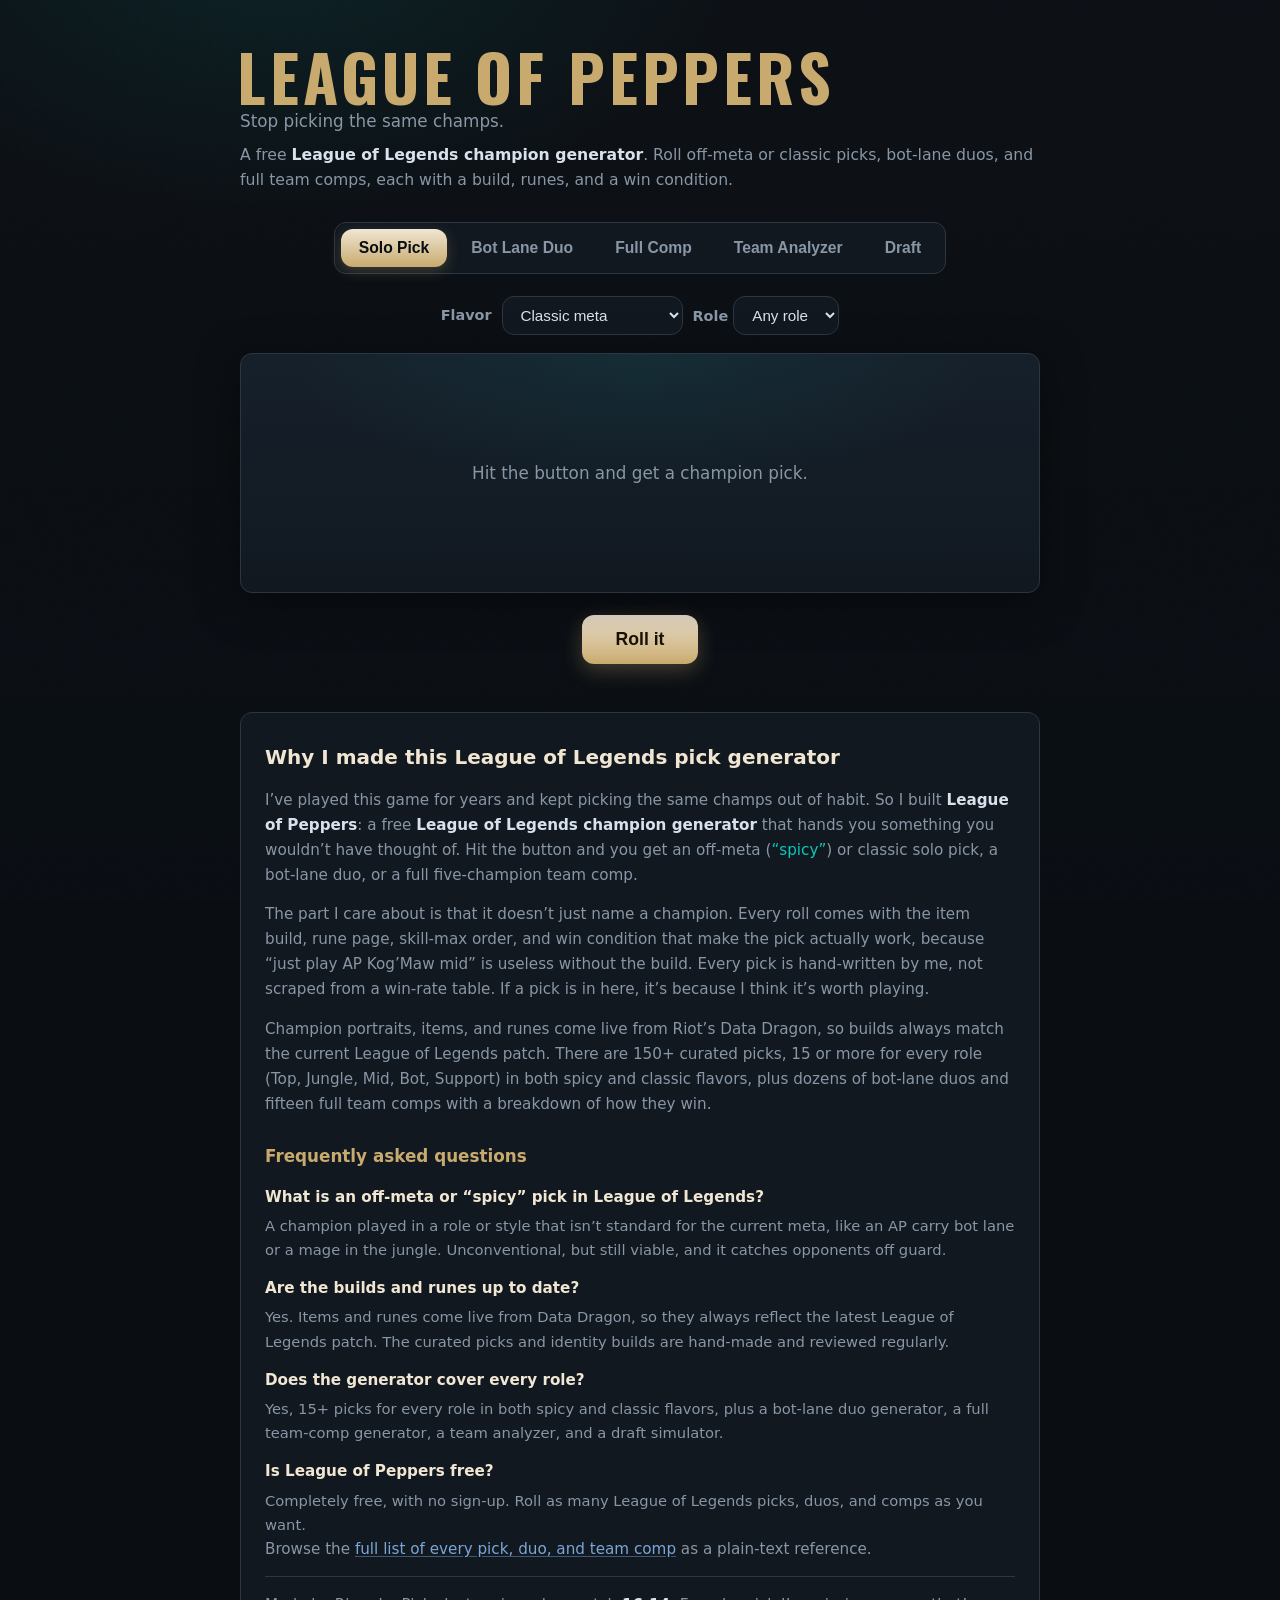
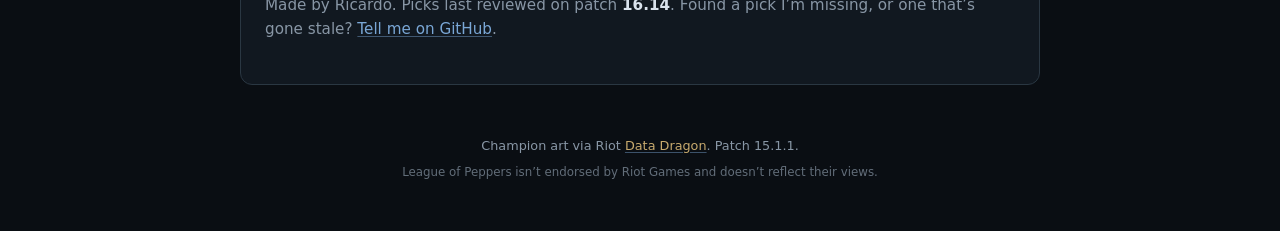
==== commit 50634ca1: "Add worker counter" ====
--- a/index.html
+++ b/index.html
@@ -103,9 +103,22 @@
 <body>
  <!-- Cloudflare Web Analytics --><script type='module' src='https://static.cloudflareinsights.com/beacon.min.js' data-cf-beacon='{"token": "28f0e18d486a4a4282c44350c4f4f774"}'></script><!-- End Cloudflare Web Analytics -->
 
+  <!-- Champion splash backdrop. Two layers so a new splash can cross-fade over
+       the old one instead of popping. Purely decorative: aria-hidden. -->
+  <div class="backdrop" aria-hidden="true">
+    <div class="backdrop-layer" data-slot="a"></div>
+    <div class="backdrop-layer" data-slot="b"></div>
+    <div class="backdrop-scrim"></div>
+    <div class="backdrop-grain"></div>
+  </div>
+
+  <p id="roll-count" class="roll-count" hidden aria-live="polite">
+    <strong></strong> <span>rolls</span>
+  </p>
+
   <header class="site-header">
     <h1 class="logo">League&nbsp;of&nbsp;Peppers</h1>
-    <p class="tagline">Roll something <em>cool</em>. Break the meta.</p>
+    <p class="tagline">Stop picking the same champs.</p>
     <p class="intro">A free <strong>League of Legends champion generator</strong>. Roll off-meta or classic picks, bot-lane duos, and full team comps, each with a build, runes, and a win condition.</p>
   </header>
 
@@ -205,20 +218,26 @@
   </main>
 
   <section class="about" aria-labelledby="about-h">
-    <h2 id="about-h">About the League of Legends pick generator</h2>
+    <h2 id="about-h">Why I made this League of Legends pick generator</h2>
     <p>
-      <strong>League of Peppers</strong> is a free <strong>League of Legends</strong> champion
-      generator for players who are bored of the same meta picks. Hit the button and get an
-      instant recommendation: an off-meta (<em>“spicy”</em>) or classic solo pick, a synergized
-      bot-lane duo, or a full five-champion team comp. Every roll comes with a suggested item
-      build, a rune page, a skill-max order, and a clear win condition, so you know not just
-      <em>what</em> to pick but <em>how</em> to play it.
+      I’ve played this game for years and kept picking the same champs out of habit.
+      So I built <strong>League of Peppers</strong>: a free <strong>League of Legends champion
+      generator</strong> that hands you something you wouldn’t have thought of. Hit the button
+      and you get an off-meta (<em>“spicy”</em>) or classic solo pick, a bot-lane duo, or a
+      full five-champion team comp.
     </p>
     <p>
-      Champion portraits, items, and runes are pulled live from Riot’s Data Dragon, so builds
-      always match the current League of Legends patch. There are 150+ curated picks, 15 or
-      more for every role (Top, Jungle, Mid, Bot, Support) in both spicy and classic flavors -
-      plus dozens of bot-lane duos and fifteen full team comps with a breakdown of how they win.
+      The part I care about is that it doesn’t just name a champion. Every roll comes with the
+      item build, rune page, skill-max order, and win condition that make the pick actually
+      work, because “just play AP Kog’Maw mid” is useless without the build. Every pick is
+      hand-written by me, not scraped from a win-rate table. If a pick is in here, it’s because
+      I think it’s worth playing.
+    </p>
+    <p>
+      Champion portraits, items, and runes come live from Riot’s Data Dragon, so builds always
+      match the current League of Legends patch. There are 150+ curated picks, 15 or more for
+      every role (Top, Jungle, Mid, Bot, Support) in both spicy and classic flavors, plus
+      dozens of bot-lane duos and fifteen full team comps with a breakdown of how they win.
     </p>
 
     <h3>Frequently asked questions</h3>
@@ -240,11 +259,16 @@
     </dl>
     <p class="about-more">Browse the <a href="/picks.html">full list of every pick, duo, and team comp</a>
       as a plain-text reference.</p>
+    <p class="signoff">
+      Made by Ricardo. Picks last reviewed on patch <strong>16.14</strong>.
+      Found a pick I’m missing, or one that’s gone stale?
+      <a href="https://github.com/rmamaral/league-of-peppers">Tell me on GitHub</a>.
+    </p>
   </section>
 
   <footer class="site-footer">
     <p>Champion art via Riot <a href="https://developer.riotgames.com/docs/lol" target="_blank" rel="noopener">Data Dragon</a>. Patch <span id="patch">…</span>.</p>
-    <p class="disclaimer">League of Peppers isn’t endorsed by Riot Games and doesn’t reflect their views. League of Legends © Riot Games, Inc.</p>
+    <p class="disclaimer">League of Peppers isn’t endorsed by Riot Games and doesn’t reflect their views.</p>
   </footer>
 
   <script src="data.js"></script>
--- a/styles.css
+++ b/styles.css
@@ -33,6 +33,10 @@
 }
 
 * { box-sizing: border-box; }
+
+/* Base colour lives here so .backdrop can stay transparent and let the splash
+   layers show through. */
+html { background: var(--bg); }
 a {
   color: var(--link);
   text-decoration: underline;
@@ -54,40 +58,147 @@
   min-height: 100vh;
   font-family: var(--font-body);
   color: var(--text);
-  background:
-    radial-gradient(900px 500px at 50% -10%, rgba(10,200,185,.10), transparent 60%),
-    var(--bg);
+  /* The off-centre glow now lives in .backdrop-scrim, which sits behind this. */
+  background: transparent;
   display: flex;
   flex-direction: column;
   align-items: center;
   padding: 0 16px 40px;
 }
 
-/* Header */
-.site-header { text-align: center; margin: 40px 0 8px; }
+/* Content sits above the fixed backdrop (which is z-index: 0). */
+.site-header,
+.tabs,
+main,
+.about,
+.site-footer,
+noscript {
+  position: relative;
+  z-index: 1;
+}
+
+.backdrop {
+  position: fixed;
+  inset: 0;
+  z-index: 0; 
+  pointer-events: none;
+  overflow: hidden;
+}
+.backdrop-layer {
+  position: absolute;
+  inset: -8%;
+  background-position: center center;
+  background-size: cover;
+  background-repeat: no-repeat;
+  filter: blur(5px) saturate(.75);
+  opacity: 0;
+  transition: opacity .9s ease;
+  transform: scale(1.06);
+}
+.backdrop-layer.is-on { opacity: .8; }
+
+/* Darkens and cools the art so gold/teal text keeps its contrast, and keeps the
+   original off-centre glow so the header still has its light source. */
+.backdrop-scrim {
+  position: absolute;
+  inset: 0;
+  background:
+    radial-gradient(760px 460px at 22% -8%, rgba(10,200,185,.10), transparent 62%),
+    linear-gradient(180deg, rgba(10,14,19,.72) 0%, rgba(10,14,19,.86) 55%, rgba(10,14,19,.94) 100%);
+}
+
+/* Film grain. One inline SVG turbulence, no request, no image file. Breaks up
+   the flat CSS-gradient look that reads as machine-made. */
+.backdrop-grain {
+  position: absolute;
+  inset: 0;
+  opacity: 0.1;
+  mix-blend-mode: overlay;
+  background-image: url("data:image/svg+xml,%3Csvg xmlns='http://www.w3.org/2000/svg' width='140' height='140'%3E%3Cfilter id='n'%3E%3CfeTurbulence type='fractalNoise' baseFrequency='.85' numOctaves='3' stitchTiles='stitch'/%3E%3C/filter%3E%3Crect width='140' height='140' filter='url(%23n)'/%3E%3C/svg%3E");
+}
+
+/* Motion and heavy blur are the two things worth dropping for reduced-motion
+   and small screens respectively. */
+@media (prefers-reduced-motion: reduce) {
+  .backdrop-layer { transition: none; }
+}
+@media (max-width: 560px) {
+  /* A 38px blur over a full-bleed splash is the most expensive paint on the
+     page; ease off where the GPU is weakest and the art is barely visible. */
+  .backdrop-layer { filter: blur(5px) saturate(.75); }
+  .backdrop-layer.is-on { opacity: .8; }
+}
+
+/* Global roll counter (top right) */
+.roll-count {
+  position: fixed;
+  top: 12px; right: 14px;
+  z-index: 50;
+  margin: 0;
+  padding: 6px 12px;
+  background: rgba(17, 24, 32, .82);
+  border: 1px solid var(--border);
+  border-radius: var(--r-pill);
+  backdrop-filter: blur(6px);
+  color: var(--text-dim);
+  font-size: .74rem;
+  text-transform: uppercase;
+  letter-spacing: .07em;
+  font-weight: 600;
+  pointer-events: none;
+}
+.roll-count strong {
+  color: var(--gold);
+  font-family: var(--font-display);
+  font-size: .95rem;
+  letter-spacing: .03em;
+}
+.roll-count[hidden] { display: none; }
+@media (max-width: 560px) {
+  .roll-count { top: 8px; right: 8px; font-size: .66rem; padding: 5px 9px; }
+}
+
+/* Header — left-anchored to the content column rather than centred. */
+.site-header {
+  width: 100%;
+  max-width: 800px;
+  text-align: left;
+  margin: 44px 0 6px;
+}
 .logo {
-  margin: 0;
+  margin: 0 0 0 -.04em; /* optical: Oswald's side bearing indents the L */
   font-family: var(--font-display);
   font-size: clamp(2.4rem, 7vw, 4rem);
   font-weight: 700;
   text-transform: uppercase;
   letter-spacing: .06em;
   color: var(--gold);
-}
-.tagline { margin: 4px 0 0; color: var(--text-dim); font-size: 1rem; }
+  line-height: 1.02;
+}
+.tagline {
+  margin: 2px 0 0;
+  color: var(--text-dim);
+  font-size: 1.05rem;
+}
 .tagline em { color: var(--blue); font-style: normal; }
+
+@media (max-width: 560px) {
+  .site-header { margin-top: 28px; }
+}
 
 /* Tabs */
 .tabs {
   display: flex;
   gap: 6px;
-  margin: 28px 0 22px;
+  margin: 24px 0 22px;
   background: var(--bg-panel);
   padding: 6px;
   border-radius: var(--r);
   border: 1px solid var(--border);
   flex-wrap: wrap;
-  justify-content: center;
+  justify-content: flex-start; /* sits under the logo, not centred on the page */
+  width: 100%;
+  max-width: fit-content;
 }
 .tab {
   border: 0;
@@ -107,7 +218,7 @@
   box-shadow: 0 4px 14px rgba(200,170,110,.25);
 }
 
-main { width: 100%; max-width: 640px; display: flex; flex-direction: column; align-items: center; }
+main { width: 100%; max-width: 800px; display: flex; flex-direction: column; align-items: center; }
 
 /* Controls */
 .controls { margin-bottom: 18px; display: flex; align-items: center; gap: 10px; flex-wrap: wrap; }
@@ -179,7 +290,7 @@
   letter-spacing: .06em;
   margin-bottom: 14px;
 }
-.why { margin: 16px 0 0; color: var(--text); font-size: 1.05rem; line-height: 1.5; max-width: 46ch; }
+.why { margin: 16px 0 0; color: var(--text); font-size: 1.05rem; line-height: 1.5;}
 
 /* Duo layout */
 .duo-row { display: flex; align-items: center; justify-content: center; gap: 18px; }
@@ -268,10 +379,9 @@
   margin: 0 0 10px;
 }
 .comp-row { display: flex; gap: 14px; justify-content: center; flex-wrap: wrap; margin: 14px 0 6px; }
-.comp-overview { color: var(--text); font-size: 1rem; line-height: 1.55; max-width: 52ch; margin: 10px 0 4px; }
+.comp-overview { color: var(--text); font-size: 1rem; line-height: 1.55; margin: 10px 0 4px; }
 .comp-section {
   width: 100%;
-  max-width: 52ch;
   text-align: left;
   margin-top: 16px;
   padding: 12px 16px;
@@ -494,6 +604,17 @@
 .result > .card { animation: pop .28s ease; width: 100%; display: flex; flex-direction: column; align-items: center; }
 
 /* Footer */
+/* Signed, dated line at the end of the About — the human maintaining this. */
+.signoff {
+  margin-top: 22px;
+  padding-top: 16px;
+  border-top: 1px solid var(--border);
+  color: var(--text-dim);
+  font-size: .88rem;
+  line-height: 1.6;
+}
+.signoff strong { color: var(--gold); font-weight: 700; }
+
 .site-footer { margin-top: 40px; text-align: center; color: var(--text-dim); font-size: .8rem; max-width: 540px; }
 .site-footer a { color: var(--gold); }
 .disclaimer { opacity: .7; margin-top: 6px; font-size: .74rem; }
@@ -541,7 +662,7 @@
 /* Recent rolls strip */
 .history {
   margin-top: 18px;
-  width: 100%; max-width: 720px;
+  width: 100%; max-width: 800px;
   display: flex; flex-direction: column; align-items: center; gap: 8px;
 }
 .history[hidden] { display: none; }
@@ -614,7 +735,6 @@
 
 /* Intro line + crawlable About/FAQ content (SEO) */
 .intro {
-  max-width: 54ch;
   margin: 12px auto 0;
   color: var(--text-dim);
   font-size: .98rem;
@@ -624,7 +744,7 @@
 
 .about {
   width: 100%;
-  max-width: 720px;
+  max-width: 800px;
   margin: 48px auto 0;
   padding: 28px 24px;
   background: var(--bg-panel);
